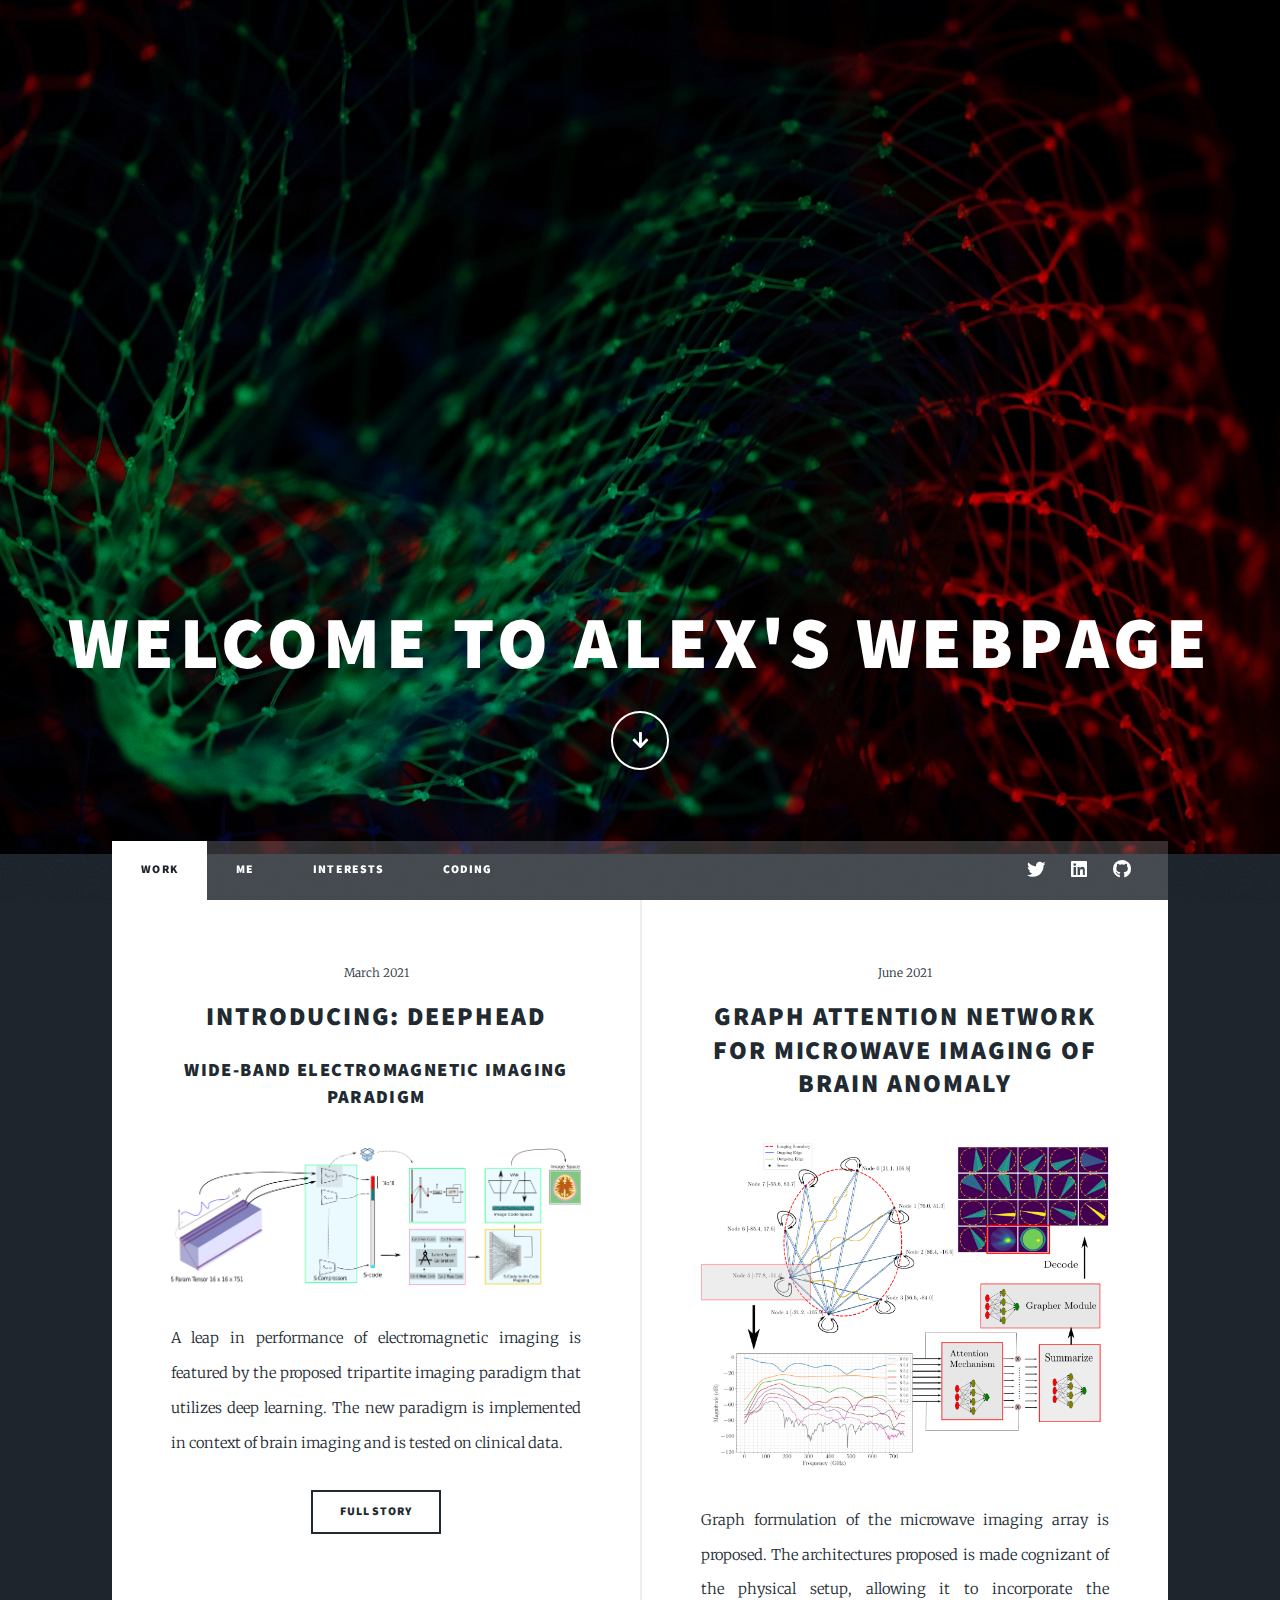
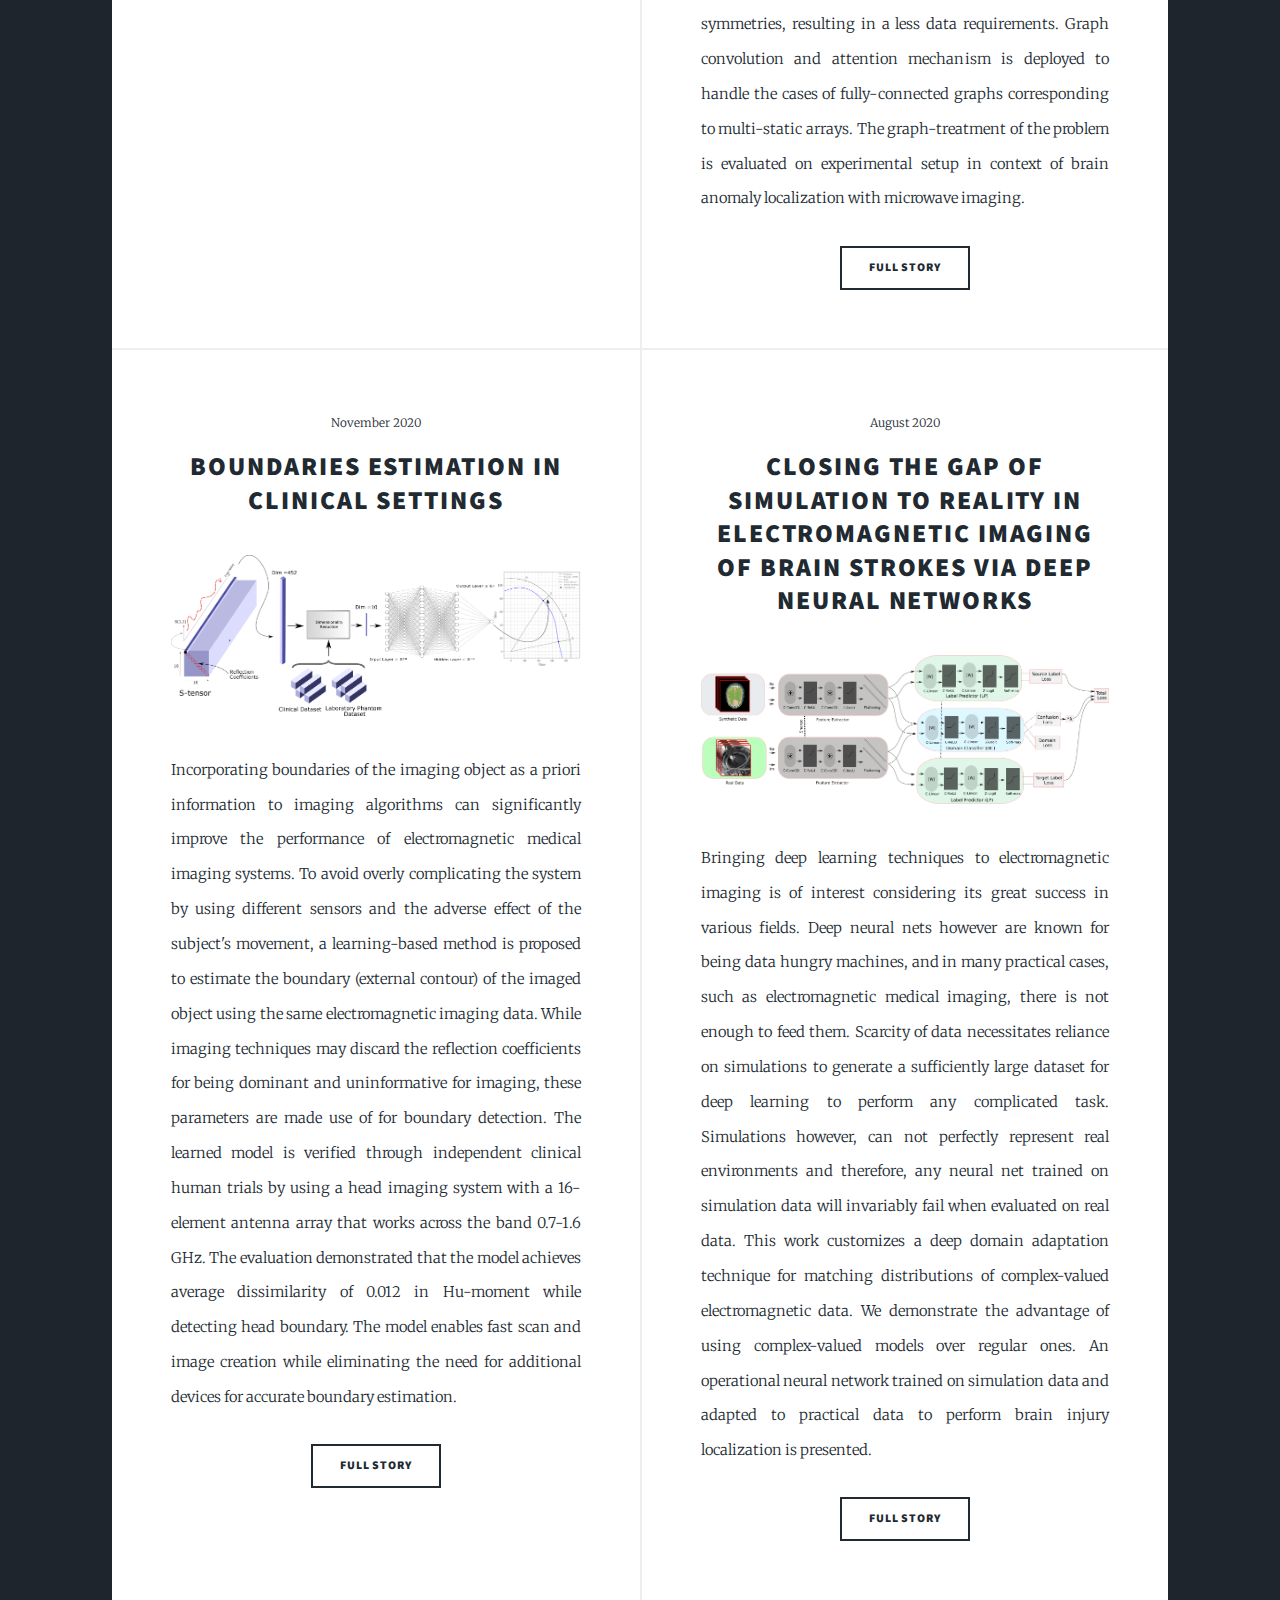
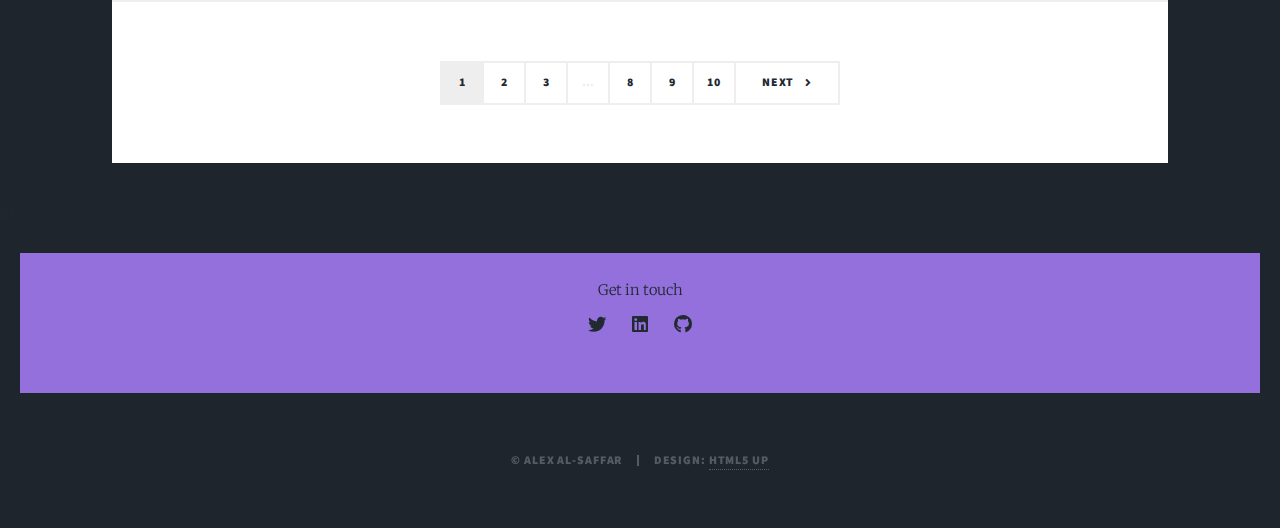
==== index.html @ acc0bcb3 "first commit" ====
<!DOCTYPE HTML>
<!--
	Massively by HTML5 UP
	html5up.net | @ajlkn
	Free for personal and commercial use under the CCA 3.0 license (html5up.net/license)
-->
<html>
	<head>
		<title>Alex's Webpage</title>
		<meta charset="utf-8" />
		<meta name="viewport" content="width=device-width, initial-scale=1, user-scalable=no" />
		<link rel="stylesheet" href="assets/css/main.css" />
		<noscript><link rel="stylesheet" href="assets/css/noscript.css" /></noscript>
	</head>
	<body class="is-preload">

		<!-- Wrapper -->
			<div id="wrapper" class="fade-in">

				<!-- Intro -->
					<div id="intro">
						<h1>Welcome to Alex's Webpage</h1>

<!--						<p>A free, fully responsive HTML5 + CSS3 site template designed by <a href="https://twitter.com/ajlkn">@ajlkn</a> for <a href="https://html5up.net">HTML5 UP</a><br />-->
<!--						and released for free under the <a href="https://html5up.net/license">Creative Commons license</a>.</p>-->
						<ul class="actions">
							<li><a href="#header" class="button icon solid solo fa-arrow-down scrolly">Continue</a></li>
						</ul>
					</div>

				<!-- Header -->
<!--					<header id="header">-->
<!--						<a href="index.html" class="logo">Massively</a>-->
<!--					</header>-->

				<!-- Nav -->
					<nav id="nav">
						<ul class="links">
							<li class="active"><a href="index.html">Work</a></li>
							<li><a href="elements.html">Me</a></li>
							<li><a href="elements.html">Interests</a></li>
							<li><a href="elements.html">Coding</a></li>
						</ul>

						<ul class="icons">
							<li><a href="https://twitter.com/availableuserid" class="icon brands fa-twitter"><span class="label">Twitter</span></a></li>
<!--							<li><a href="https://www.facebook.com/availableuserid" class="icon brands fa-facebook-f"><span class="label">Facebook</span></a></li>-->
<!--							<li><a href="#" class="icon brands fa-instagram"><span class="label">Instagram</span></a></li>-->
							<li><a href="https://linkedin.com/in/availableuserid" class="icon brands fa-linkedin"><span class="label">Instagram</span></a></li>
							<li><a href="https://github.com/thisismygitrepo" class="icon brands fa-github"><span class="label">GitHub</span></a></li>
						</ul>
					</nav>

				<!-- Main -->
					<div id="main">

						<!-- Featured Post -->
<!--							<article class="post featured">-->
<!--								<header class="major">-->
<!--&lt;!&ndash;									<span class="date">April 25, 2017</span>&ndash;&gt;-->
<!--									<h2><a href="#">And this is a<br />-->
<!--									massive headline</a></h2>-->
<!--									<p>Aenean ornare velit lacus varius enim ullamcorper proin aliquam<br />-->
<!--									facilisis ante sed etiam magna interdum congue. Lorem ipsum dolor<br />-->
<!--									amet nullam sed etiam veroeros.</p>-->
<!--								</header>-->
<!--								<a href="#" class="image main"><img src="images/bg.jpg.jpg" alt="" /></a>-->
<!--								<ul class="actions special">-->
<!--									<li><a href="#" class="button large">Full Story</a></li>-->
<!--								</ul>-->
<!--							</article>-->

						<!-- Posts -->

							<section class="posts">

<!--DeepHead-->
								<article>
									<header>
										<span class="date">March 2021</span>
										<h2><a href="#">Introducing: DeepHead</a></h2>
										<h3>Wide-band electromagnetic Imaging Paradigm</h3>
									</header>

									<a href="#" class="image fit"><img src="images/deephead/deephead_details.png" alt="" /></a>
									<p> A leap in performance of electromagnetic imaging is featured by the proposed tripartite imaging
										paradigm that utilizes deep learning. The new paradigm is implemented in context of brain imaging and
										is tested on clinical data.
									</p>
									<ul class="actions special">
										<li><a href="#" class="button">Full Story</a></li>
									</ul>
								</article>


<!--								GNN-->
								<article>
									<header>
										<span class="date">June 2021</span>
										<h2><a href="#">Graph Attention Network For Microwave Imaging of Brain Anomaly
										</a></h2>
									</header>
									<a href="#" class="image fit"><img src="images/gnn/graph_abstract.png" alt="" /></a>
									<p>Graph formulation of the microwave imaging array is proposed.
										The architectures proposed is made cognizant of the physical setup,
										allowing it to incorporate the symmetries, resulting in a less data requirements.
										Graph convolution and attention mechanism is deployed to handle the cases of fully-connected graphs corresponding to multi-static arrays. The graph-treatment of the problem is evaluated on experimental setup in context of brain anomaly localization with microwave imaging.
									</p>
									<ul class="actions special">
										<li><a href="#" class="button">Full Story</a></li>
									</ul>
								</article>

<!--								Boudnary-->
								<article>
									<header>
										<span class="date">November 2020</span>
										<h2><a href="#">Boundaries Estimation in Clinical Settings</a></h2>
									</header>
									<a href="#" class="image fit"><img src="images/boundaries/block_diagram.png" alt="" /></a>
									<p>Incorporating boundaries of the imaging object as a priori information to imaging algorithms can significantly
										improve the performance of electromagnetic medical imaging systems. To avoid overly complicating the system
										by using different sensors and the adverse effect of the subject's movement, a learning-based method is proposed
										to estimate the boundary (external contour) of the imaged object using the same electromagnetic imaging data.
										While imaging techniques may discard the reflection coefficients for being dominant and uninformative for imaging,
										these parameters are made use of for boundary detection.
										The learned model is verified through independent clinical human trials by using a head imaging system
										with a 16-element antenna array that works across the band 0.7-1.6 GHz.
										The evaluation demonstrated that the model achieves average dissimilarity of 0.012
										in Hu-moment while detecting head boundary. The model enables fast scan and image
										creation while eliminating the need for additional devices for accurate boundary estimation.
									</p>
									<ul class="actions special">
										<li><a href="#" class="button">Full Story</a></li>
									</ul>
								</article>

<!--								Adverserial Training-->
								<article>

									<header>
										<span class="date">August 2020</span>
										<h2><a href="#">Closing the Gap of Simulation to Reality in Electromagnetic
											Imaging of Brain Strokes via Deep Neural Networks</a></h2>
									</header>

									<a href="#" class="image fit"><img src="images/sdr/CDAN.png" alt="" /></a>
									<p>Bringing deep learning techniques to electromagnetic imaging is of interest considering its great
										success in various fields. Deep neural nets however are known for being data hungry machines,
										and in many practical cases, such as electromagnetic medical imaging, there is not enough to feed them.
										Scarcity of data necessitates reliance on simulations to generate a sufficiently large dataset for
										deep learning to perform any complicated task. Simulations however, can not perfectly represent real
										environments and therefore, any neural net trained on simulation data will invariably fail when evaluated on real data.
										This work customizes a deep domain adaptation technique for matching distributions of complex-valued electromagnetic data.
										We demonstrate the advantage of using complex-valued models over regular ones.
										An operational neural network trained on simulation data and adapted to practical data to perform brain injury
										localization is presented.</p>
									<ul class="actions special">
										<li><a href="#" class="button">Full Story</a></li>
									</ul>
								</article>

								</section>

						<!-- Footer -->
							<footer>
								<div class="pagination">
									<!--<a href="#" class="previous">Prev</a>-->
									<a href="#" class="page active">1</a>
									<a href="#" class="page">2</a>
									<a href="#" class="page">3</a>
									<span class="extra">&hellip;</span>
									<a href="#" class="page">8</a>
									<a href="#" class="page">9</a>
									<a href="#" class="page">10</a>
									<a href="#" class="next">Next</a>
								</div>
							</footer>

					</div>

				<!-- Footer -->
				<br>

				<\<br>
				<footer class="wrapper style1 align-center">
					<div class="inner" style="background-color: mediumpurple; margin: 20px; padding: 20px;
					size: 10px">
						Get in touch
						<ul class="icons">
							<li><a href="https://twitter.com/availableuserid" class="icon brands fa-twitter"><span class="label">Twitter</span></a></li>
							<!--							<li><a href="https://www.facebook.com/availableuserid" class="icon brands fa-facebook-f"><span class="label">Facebook</span></a></li>-->
							<!--							<li><a href="#" class="icon brands fa-instagram"><span class="label">Instagram</span></a></li>-->
							<li><a href="https://linkedin.com/in/availableuserid" class="icon brands fa-linkedin"><span class="label">Instagram</span></a></li>
							<li><a href="https://github.com/thisismygitrepo" class="icon brands fa-github"><span class="label">GitHub</span></a></li>
						</ul>
<!--						<ul id="copyright"><li>&copy; Alex Al-Saffar</li><li>Design: <a href="https://html5up.net">HTML5 UP</a></li></ul>-->
					</div>
				</footer>


				<!-- Copyright -->
					<div id="copyright">
						<ul><li>&copy; Alex Al-Saffar</li><li>Design: <a href="https://html5up.net">HTML5 UP</a></li></ul>
					</div>

			</div>

		<!-- Scripts -->
			<script src="assets/js/jquery.min.js"></script>
			<script src="assets/js/jquery.scrollex.min.js"></script>
			<script src="assets/js/jquery.scrolly.min.js"></script>
			<script src="assets/js/browser.min.js"></script>
			<script src="assets/js/breakpoints.min.js"></script>
			<script src="assets/js/util.js"></script>
			<script src="assets/js/main.js"></script>

	</body>
</html>
---- assets/css/main.css ----
@import url(fontawesome-all.min.css);
@import url("https://fonts.googleapis.com/css?family=Merriweather:300,700,300italic,700italic|Source+Sans+Pro:900");

/*
	Massively by HTML5 UP
	html5up.net | @ajlkn
	Free for personal and commercial use under the CCA 3.0 license (html5up.net/license)
*/

html, body, div, span, applet, object,
iframe, h1, h2, h3, h4, h5, h6, p, blockquote,
pre, a, abbr, acronym, address, big, cite,
code, del, dfn, em, img, ins, kbd, q, s, samp,
small, strike, strong, sub, sup, tt, var, b,
u, i, center, dl, dt, dd, ol, ul, li, fieldset,
form, label, legend, table, caption, tbody,
tfoot, thead, tr, th, td, article, aside,
canvas, details, embed, figure, figcaption,
footer, header, hgroup, menu, nav, output, ruby,
section, summary, time, mark, audio, video {
	margin: 0;
	padding: 0;
	border: 0;
	font-size: 100%;
	font: inherit;
	vertical-align: baseline;}

article, aside, details, figcaption, figure,
footer, header, hgroup, menu, nav, section {
	display: block;}

body {
	line-height: 1;
}

ol, ul {
	list-style: none;
}

blockquote, q {
	quotes: none;
}

	blockquote:before, blockquote:after, q:before, q:after {
		content: '';
		content: none;
	}

table {
	border-collapse: collapse;
	border-spacing: 0;
}

body {
	-webkit-text-size-adjust: none;
}

mark {
	background-color: transparent;
	color: inherit;
}

input::-moz-focus-inner {
	border: 0;
	padding: 0;
}

input, select, textarea {
	-moz-appearance: none;
	-webkit-appearance: none;
	-ms-appearance: none;
	appearance: none;
}

/* Basic */

	@-ms-viewport {
		width: device-width;
	}

	body {
		-ms-overflow-style: scrollbar;
	}

	@media screen and (max-width: 480px) {

		html, body {
			min-width: 320px;
		}

	}

	html {
		box-sizing: border-box;
	}

	*, *:before, *:after {
		box-sizing: inherit;
	}

	body {
		background-color: #1e252d;
	}

		body.is-preload *, body.is-preload *:before, body.is-preload *:after {
			-moz-animation: none !important;
			-webkit-animation: none !important;
			-ms-animation: none !important;
			animation: none !important;
			-moz-transition: none !important;
			-webkit-transition: none !important;
			-ms-transition: none !important;
			transition: none !important;
		}

/* Type */

	html {
		font-size: 16pt;
	}

		@media screen and (max-width: 1680px) {

			html {
				font-size: 12pt;
			}

		}

		@media screen and (max-width: 1280px) {

			html {
				font-size: 11pt;
			}

		}

		@media screen and (max-width: 360px) {

			html {
				font-size: 10pt;
			}

		}

	body {
		color: #212931;
	}

	body, input, select, textarea {
		font-family: "Merriweather", Georgia, serif;
		font-weight: 300;
		font-size: 1rem;
		line-height: 2.375;
	}

	a {
		-moz-transition: color 0.2s ease-in-out, background-color 0.2s ease-in-out, border-color 0.2s ease-in-out, box-shadow 0.2s ease-in-out;
		-webkit-transition: color 0.2s ease-in-out, background-color 0.2s ease-in-out, border-color 0.2s ease-in-out, box-shadow 0.2s ease-in-out;
		-ms-transition: color 0.2s ease-in-out, background-color 0.2s ease-in-out, border-color 0.2s ease-in-out, box-shadow 0.2s ease-in-out;
		transition: color 0.2s ease-in-out, background-color 0.2s ease-in-out, border-color 0.2s ease-in-out, box-shadow 0.2s ease-in-out;
		border-bottom: dotted 1px;
		text-decoration: none;
	}

		a:hover {
			border-bottom-color: transparent;
		}

	strong, b {
		font-weight: 600;
	}

	em, i {
		font-style: italic;
	}

	p {
		text-align: justify;
		margin: 0 0 2rem 0;
	}

	h1, h2, h3, h4, h5, h6 {
		font-family: "Source Sans Pro", Helvetica, sans-serif;
		font-weight: 900;
		line-height: 1.5;
		letter-spacing: 0.075em;
		text-transform: uppercase;
		margin: 0 0 1rem 0;
	}

		h1 a, h2 a, h3 a, h4 a, h5 a, h6 a {
			border-bottom: 0;
			color: inherit;
			text-decoration: none;
		}

	h1 {
		font-size: 4rem;
		line-height: 1.1;
		margin: 0 0 2rem 0;
	}

	h2 {
		font-size: 1.75rem;
		line-height: 1.3;
		margin: 0 0 1.5rem 0;
	}

	h3 {
		font-size: 1.25rem;
		margin: 0 0 1.5rem 0;
	}

	h4 {
		font-size: 1rem;
	}

	h5 {
		font-size: 0.9rem;
	}

	h6 {
		font-size: 0.8rem;
	}

	sub {
		font-size: 0.8rem;
		position: relative;
		top: 0.5rem;
	}

	sup {
		font-size: 0.8rem;
		position: relative;
		top: -0.5rem;
	}

	blockquote {
		border-left: solid 4px;
		font-style: italic;
		margin: 0 0 2rem 0;
		padding: 0.5rem 0 0.5rem 2rem;
	}

	code {
		border: solid 2px;
		font-family: "Courier New", monospace;
		font-size: 0.9rem;
		margin: 0 0.25rem;
		padding: 0.25rem 0.65rem;
	}

	pre {
		-webkit-overflow-scrolling: touch;
		font-family: "Courier New", monospace;
		font-size: 0.9rem;
		margin: 0 0 2rem 0;
	}

		pre code {
			display: block;
			line-height: 1.75;
			padding: 1rem 1.5rem;
			overflow-x: auto;
		}

	hr {
		border: 0;
		border-bottom: solid 2px;
		margin: 3rem 0;
	}

		hr.major {
			margin: 5rem 0;
		}

	.align-left {
		text-align: left;
	}

	.align-center {
		text-align: center;
	}

	.align-right {
		text-align: right;
	}

	input, select, textarea {
		color: #212931;
	}

	a {
		color: #212931;
		border-bottom-color: rgba(33, 41, 49, 0.5);
	}

		a:hover {
			border-bottom-color: transparent;
			color: #18bfef !important;
		}

	strong, b {
		color: #212931;
	}

	h1, h2, h3, h4, h5, h6 {
		color: #212931;
	}

	blockquote {
		border-left-color: #eeeeee;
	}

	code {
		background: rgba(220, 220, 220, 0.25);
		border-color: #eeeeee;
	}

	hr {
		border-bottom-color: #eeeeee;
	}

/* Row */

	.row {
		display: flex;
		flex-wrap: wrap;
		box-sizing: border-box;
		align-items: stretch;
	}

		.row > * {
			box-sizing: border-box;
		}

		.row.gtr-uniform > * > :last-child {
			margin-bottom: 0;
		}

		.row.aln-left {
			justify-content: flex-start;
		}

		.row.aln-center {
			justify-content: center;
		}

		.row.aln-right {
			justify-content: flex-end;
		}

		.row.aln-top {
			align-items: flex-start;
		}

		.row.aln-middle {
			align-items: center;
		}

		.row.aln-bottom {
			align-items: flex-end;
		}

		.row > .imp {
			order: -1;
		}

		.row > .col-1 {
			width: 8.33333%;
		}

		.row > .off-1 {
			margin-left: 8.33333%;
		}

		.row > .col-2 {
			width: 16.66667%;
		}

		.row > .off-2 {
			margin-left: 16.66667%;
		}

		.row > .col-3 {
			width: 25%;
		}

		.row > .off-3 {
			margin-left: 25%;
		}

		.row > .col-4 {
			width: 33.33333%;
		}

		.row > .off-4 {
			margin-left: 33.33333%;
		}

		.row > .col-5 {
			width: 41.66667%;
		}

		.row > .off-5 {
			margin-left: 41.66667%;
		}

		.row > .col-6 {
			width: 50%;
		}

		.row > .off-6 {
			margin-left: 50%;
		}

		.row > .col-7 {
			width: 58.33333%;
		}

		.row > .off-7 {
			margin-left: 58.33333%;
		}

		.row > .col-8 {
			width: 66.66667%;
		}

		.row > .off-8 {
			margin-left: 66.66667%;
		}

		.row > .col-9 {
			width: 75%;
		}

		.row > .off-9 {
			margin-left: 75%;
		}

		.row > .col-10 {
			width: 83.33333%;
		}

		.row > .off-10 {
			margin-left: 83.33333%;
		}

		.row > .col-11 {
			width: 91.66667%;
		}

		.row > .off-11 {
			margin-left: 91.66667%;
		}

		.row > .col-12 {
			width: 100%;
		}

		.row > .off-12 {
			margin-left: 100%;
		}

		.row.gtr-0 {
			margin-top: 0;
			margin-left: 0rem;
		}

			.row.gtr-0 > * {
				padding: 0 0 0 0rem;
			}

			.row.gtr-0.gtr-uniform {
				margin-top: 0rem;
			}

				.row.gtr-0.gtr-uniform > * {
					padding-top: 0rem;
				}

		.row.gtr-25 {
			margin-top: 0;
			margin-left: -0.375rem;
		}

			.row.gtr-25 > * {
				padding: 0 0 0 0.375rem;
			}

			.row.gtr-25.gtr-uniform {
				margin-top: -0.375rem;
			}

				.row.gtr-25.gtr-uniform > * {
					padding-top: 0.375rem;
				}

		.row.gtr-50 {
			margin-top: 0;
			margin-left: -0.75rem;
		}

			.row.gtr-50 > * {
				padding: 0 0 0 0.75rem;
			}

			.row.gtr-50.gtr-uniform {
				margin-top: -0.75rem;
			}

				.row.gtr-50.gtr-uniform > * {
					padding-top: 0.75rem;
				}

		.row {
			margin-top: 0;
			margin-left: -1.5rem;
		}

			.row > * {
				padding: 0 0 0 1.5rem;
			}

			.row.gtr-uniform {
				margin-top: -1.5rem;
			}

				.row.gtr-uniform > * {
					padding-top: 1.5rem;
				}

		.row.gtr-150 {
			margin-top: 0;
			margin-left: -2.25rem;
		}

			.row.gtr-150 > * {
				padding: 0 0 0 2.25rem;
			}

			.row.gtr-150.gtr-uniform {
				margin-top: -2.25rem;
			}

				.row.gtr-150.gtr-uniform > * {
					padding-top: 2.25rem;
				}

		.row.gtr-200 {
			margin-top: 0;
			margin-left: -3rem;
		}

			.row.gtr-200 > * {
				padding: 0 0 0 3rem;
			}

			.row.gtr-200.gtr-uniform {
				margin-top: -3rem;
			}

				.row.gtr-200.gtr-uniform > * {
					padding-top: 3rem;
				}

		@media screen and (max-width: 1680px) {

			.row {
				display: flex;
				flex-wrap: wrap;
				box-sizing: border-box;
				align-items: stretch;
			}

				.row > * {
					box-sizing: border-box;
				}

				.row.gtr-uniform > * > :last-child {
					margin-bottom: 0;
				}

				.row.aln-left {
					justify-content: flex-start;
				}

				.row.aln-center {
					justify-content: center;
				}

				.row.aln-right {
					justify-content: flex-end;
				}

				.row.aln-top {
					align-items: flex-start;
				}

				.row.aln-middle {
					align-items: center;
				}

				.row.aln-bottom {
					align-items: flex-end;
				}

				.row > .imp-xlarge {
					order: -1;
				}

				.row > .col-1-xlarge {
					width: 8.33333%;
				}

				.row > .off-1-xlarge {
					margin-left: 8.33333%;
				}

				.row > .col-2-xlarge {
					width: 16.66667%;
				}

				.row > .off-2-xlarge {
					margin-left: 16.66667%;
				}

				.row > .col-3-xlarge {
					width: 25%;
				}

				.row > .off-3-xlarge {
					margin-left: 25%;
				}

				.row > .col-4-xlarge {
					width: 33.33333%;
				}

				.row > .off-4-xlarge {
					margin-left: 33.33333%;
				}

				.row > .col-5-xlarge {
					width: 41.66667%;
				}

				.row > .off-5-xlarge {
					margin-left: 41.66667%;
				}

				.row > .col-6-xlarge {
					width: 50%;
				}

				.row > .off-6-xlarge {
					margin-left: 50%;
				}

				.row > .col-7-xlarge {
					width: 58.33333%;
				}

				.row > .off-7-xlarge {
					margin-left: 58.33333%;
				}

				.row > .col-8-xlarge {
					width: 66.66667%;
				}

				.row > .off-8-xlarge {
					margin-left: 66.66667%;
				}

				.row > .col-9-xlarge {
					width: 75%;
				}

				.row > .off-9-xlarge {
					margin-left: 75%;
				}

				.row > .col-10-xlarge {
					width: 83.33333%;
				}

				.row > .off-10-xlarge {
					margin-left: 83.33333%;
				}

				.row > .col-11-xlarge {
					width: 91.66667%;
				}

				.row > .off-11-xlarge {
					margin-left: 91.66667%;
				}

				.row > .col-12-xlarge {
					width: 100%;
				}

				.row > .off-12-xlarge {
					margin-left: 100%;
				}

				.row.gtr-0 {
					margin-top: 0;
					margin-left: 0rem;
				}

					.row.gtr-0 > * {
						padding: 0 0 0 0rem;
					}

					.row.gtr-0.gtr-uniform {
						margin-top: 0rem;
					}

						.row.gtr-0.gtr-uniform > * {
							padding-top: 0rem;
						}

				.row.gtr-25 {
					margin-top: 0;
					margin-left: -0.375rem;
				}

					.row.gtr-25 > * {
						padding: 0 0 0 0.375rem;
					}

					.row.gtr-25.gtr-uniform {
						margin-top: -0.375rem;
					}

						.row.gtr-25.gtr-uniform > * {
							padding-top: 0.375rem;
						}

				.row.gtr-50 {
					margin-top: 0;
					margin-left: -0.75rem;
				}

					.row.gtr-50 > * {
						padding: 0 0 0 0.75rem;
					}

					.row.gtr-50.gtr-uniform {
						margin-top: -0.75rem;
					}

						.row.gtr-50.gtr-uniform > * {
							padding-top: 0.75rem;
						}

				.row {
					margin-top: 0;
					margin-left: -1.5rem;
				}

					.row > * {
						padding: 0 0 0 1.5rem;
					}

					.row.gtr-uniform {
						margin-top: -1.5rem;
					}

						.row.gtr-uniform > * {
							padding-top: 1.5rem;
						}

				.row.gtr-150 {
					margin-top: 0;
					margin-left: -2.25rem;
				}

					.row.gtr-150 > * {
						padding: 0 0 0 2.25rem;
					}

					.row.gtr-150.gtr-uniform {
						margin-top: -2.25rem;
					}

						.row.gtr-150.gtr-uniform > * {
							padding-top: 2.25rem;
						}

				.row.gtr-200 {
					margin-top: 0;
					margin-left: -3rem;
				}

					.row.gtr-200 > * {
						padding: 0 0 0 3rem;
					}

					.row.gtr-200.gtr-uniform {
						margin-top: -3rem;
					}

						.row.gtr-200.gtr-uniform > * {
							padding-top: 3rem;
						}

		}

		@media screen and (max-width: 1280px) {

			.row {
				display: flex;
				flex-wrap: wrap;
				box-sizing: border-box;
				align-items: stretch;
			}

				.row > * {
					box-sizing: border-box;
				}

				.row.gtr-uniform > * > :last-child {
					margin-bottom: 0;
				}

				.row.aln-left {
					justify-content: flex-start;
				}

				.row.aln-center {
					justify-content: center;
				}

				.row.aln-right {
					justify-content: flex-end;
				}

				.row.aln-top {
					align-items: flex-start;
				}

				.row.aln-middle {
					align-items: center;
				}

				.row.aln-bottom {
					align-items: flex-end;
				}

				.row > .imp-large {
					order: -1;
				}

				.row > .col-1-large {
					width: 8.33333%;
				}

				.row > .off-1-large {
					margin-left: 8.33333%;
				}

				.row > .col-2-large {
					width: 16.66667%;
				}

				.row > .off-2-large {
					margin-left: 16.66667%;
				}

				.row > .col-3-large {
					width: 25%;
				}

				.row > .off-3-large {
					margin-left: 25%;
				}

				.row > .col-4-large {
					width: 33.33333%;
				}

				.row > .off-4-large {
					margin-left: 33.33333%;
				}

				.row > .col-5-large {
					width: 41.66667%;
				}

				.row > .off-5-large {
					margin-left: 41.66667%;
				}

				.row > .col-6-large {
					width: 50%;
				}

				.row > .off-6-large {
					margin-left: 50%;
				}

				.row > .col-7-large {
					width: 58.33333%;
				}

				.row > .off-7-large {
					margin-left: 58.33333%;
				}

				.row > .col-8-large {
					width: 66.66667%;
				}

				.row > .off-8-large {
					margin-left: 66.66667%;
				}

				.row > .col-9-large {
					width: 75%;
				}

				.row > .off-9-large {
					margin-left: 75%;
				}

				.row > .col-10-large {
					width: 83.33333%;
				}

				.row > .off-10-large {
					margin-left: 83.33333%;
				}

				.row > .col-11-large {
					width: 91.66667%;
				}

				.row > .off-11-large {
					margin-left: 91.66667%;
				}

				.row > .col-12-large {
					width: 100%;
				}

				.row > .off-12-large {
					margin-left: 100%;
				}

				.row.gtr-0 {
					margin-top: 0;
					margin-left: 0rem;
				}

					.row.gtr-0 > * {
						padding: 0 0 0 0rem;
					}

					.row.gtr-0.gtr-uniform {
						margin-top: 0rem;
					}

						.row.gtr-0.gtr-uniform > * {
							padding-top: 0rem;
						}

				.row.gtr-25 {
					margin-top: 0;
					margin-left: -0.375rem;
				}

					.row.gtr-25 > * {
						padding: 0 0 0 0.375rem;
					}

					.row.gtr-25.gtr-uniform {
						margin-top: -0.375rem;
					}

						.row.gtr-25.gtr-uniform > * {
							padding-top: 0.375rem;
						}

				.row.gtr-50 {
					margin-top: 0;
					margin-left: -0.75rem;
				}

					.row.gtr-50 > * {
						padding: 0 0 0 0.75rem;
					}

					.row.gtr-50.gtr-uniform {
						margin-top: -0.75rem;
					}

						.row.gtr-50.gtr-uniform > * {
							padding-top: 0.75rem;
						}

				.row {
					margin-top: 0;
					margin-left: -1.5rem;
				}

					.row > * {
						padding: 0 0 0 1.5rem;
					}

					.row.gtr-uniform {
						margin-top: -1.5rem;
					}

						.row.gtr-uniform > * {
							padding-top: 1.5rem;
						}

				.row.gtr-150 {
					margin-top: 0;
					margin-left: -2.25rem;
				}

					.row.gtr-150 > * {
						padding: 0 0 0 2.25rem;
					}

					.row.gtr-150.gtr-uniform {
						margin-top: -2.25rem;
					}

						.row.gtr-150.gtr-uniform > * {
							padding-top: 2.25rem;
						}

				.row.gtr-200 {
					margin-top: 0;
					margin-left: -3rem;
				}

					.row.gtr-200 > * {
						padding: 0 0 0 3rem;
					}

					.row.gtr-200.gtr-uniform {
						margin-top: -3rem;
					}

						.row.gtr-200.gtr-uniform > * {
							padding-top: 3rem;
						}

		}

		@media screen and (max-width: 980px) {

			.row {
				display: flex;
				flex-wrap: wrap;
				box-sizing: border-box;
				align-items: stretch;
			}

				.row > * {
					box-sizing: border-box;
				}

				.row.gtr-uniform > * > :last-child {
					margin-bottom: 0;
				}

				.row.aln-left {
					justify-content: flex-start;
				}

				.row.aln-center {
					justify-content: center;
				}

				.row.aln-right {
					justify-content: flex-end;
				}

				.row.aln-top {
					align-items: flex-start;
				}

				.row.aln-middle {
					align-items: center;
				}

				.row.aln-bottom {
					align-items: flex-end;
				}

				.row > .imp-medium {
					order: -1;
				}

				.row > .col-1-medium {
					width: 8.33333%;
				}

				.row > .off-1-medium {
					margin-left: 8.33333%;
				}

				.row > .col-2-medium {
					width: 16.66667%;
				}

				.row > .off-2-medium {
					margin-left: 16.66667%;
				}

				.row > .col-3-medium {
					width: 25%;
				}

				.row > .off-3-medium {
					margin-left: 25%;
				}

				.row > .col-4-medium {
					width: 33.33333%;
				}

				.row > .off-4-medium {
					margin-left: 33.33333%;
				}

				.row > .col-5-medium {
					width: 41.66667%;
				}

				.row > .off-5-medium {
					margin-left: 41.66667%;
				}

				.row > .col-6-medium {
					width: 50%;
				}

				.row > .off-6-medium {
					margin-left: 50%;
				}

				.row > .col-7-medium {
					width: 58.33333%;
				}

				.row > .off-7-medium {
					margin-left: 58.33333%;
				}

				.row > .col-8-medium {
					width: 66.66667%;
				}

				.row > .off-8-medium {
					margin-left: 66.66667%;
				}

				.row > .col-9-medium {
					width: 75%;
				}

				.row > .off-9-medium {
					margin-left: 75%;
				}

				.row > .col-10-medium {
					width: 83.33333%;
				}

				.row > .off-10-medium {
					margin-left: 83.33333%;
				}

				.row > .col-11-medium {
					width: 91.66667%;
				}

				.row > .off-11-medium {
					margin-left: 91.66667%;
				}

				.row > .col-12-medium {
					width: 100%;
				}

				.row > .off-12-medium {
					margin-left: 100%;
				}

				.row.gtr-0 {
					margin-top: 0;
					margin-left: 0rem;
				}

					.row.gtr-0 > * {
						padding: 0 0 0 0rem;
					}

					.row.gtr-0.gtr-uniform {
						margin-top: 0rem;
					}

						.row.gtr-0.gtr-uniform > * {
							padding-top: 0rem;
						}

				.row.gtr-25 {
					margin-top: 0;
					margin-left: -0.375rem;
				}

					.row.gtr-25 > * {
						padding: 0 0 0 0.375rem;
					}

					.row.gtr-25.gtr-uniform {
						margin-top: -0.375rem;
					}

						.row.gtr-25.gtr-uniform > * {
							padding-top: 0.375rem;
						}

				.row.gtr-50 {
					margin-top: 0;
					margin-left: -0.75rem;
				}

					.row.gtr-50 > * {
						padding: 0 0 0 0.75rem;
					}

					.row.gtr-50.gtr-uniform {
						margin-top: -0.75rem;
					}

						.row.gtr-50.gtr-uniform > * {
							padding-top: 0.75rem;
						}

				.row {
					margin-top: 0;
					margin-left: -1.5rem;
				}

					.row > * {
						padding: 0 0 0 1.5rem;
					}

					.row.gtr-uniform {
						margin-top: -1.5rem;
					}

						.row.gtr-uniform > * {
							padding-top: 1.5rem;
						}

				.row.gtr-150 {
					margin-top: 0;
					margin-left: -2.25rem;
				}

					.row.gtr-150 > * {
						padding: 0 0 0 2.25rem;
					}

					.row.gtr-150.gtr-uniform {
						margin-top: -2.25rem;
					}

						.row.gtr-150.gtr-uniform > * {
							padding-top: 2.25rem;
						}

				.row.gtr-200 {
					margin-top: 0;
					margin-left: -3rem;
				}

					.row.gtr-200 > * {
						padding: 0 0 0 3rem;
					}

					.row.gtr-200.gtr-uniform {
						margin-top: -3rem;
					}

						.row.gtr-200.gtr-uniform > * {
							padding-top: 3rem;
						}

		}

		@media screen and (max-width: 736px) {

			.row {
				display: flex;
				flex-wrap: wrap;
				box-sizing: border-box;
				align-items: stretch;
			}

				.row > * {
					box-sizing: border-box;
				}

				.row.gtr-uniform > * > :last-child {
					margin-bottom: 0;
				}

				.row.aln-left {
					justify-content: flex-start;
				}

				.row.aln-center {
					justify-content: center;
				}

				.row.aln-right {
					justify-content: flex-end;
				}

				.row.aln-top {
					align-items: flex-start;
				}

				.row.aln-middle {
					align-items: center;
				}

				.row.aln-bottom {
					align-items: flex-end;
				}

				.row > .imp-small {
					order: -1;
				}

				.row > .col-1-small {
					width: 8.33333%;
				}

				.row > .off-1-small {
					margin-left: 8.33333%;
				}

				.row > .col-2-small {
					width: 16.66667%;
				}

				.row > .off-2-small {
					margin-left: 16.66667%;
				}

				.row > .col-3-small {
					width: 25%;
				}

				.row > .off-3-small {
					margin-left: 25%;
				}

				.row > .col-4-small {
					width: 33.33333%;
				}

				.row > .off-4-small {
					margin-left: 33.33333%;
				}

				.row > .col-5-small {
					width: 41.66667%;
				}

				.row > .off-5-small {
					margin-left: 41.66667%;
				}

				.row > .col-6-small {
					width: 50%;
				}

				.row > .off-6-small {
					margin-left: 50%;
				}

				.row > .col-7-small {
					width: 58.33333%;
				}

				.row > .off-7-small {
					margin-left: 58.33333%;
				}

				.row > .col-8-small {
					width: 66.66667%;
				}

				.row > .off-8-small {
					margin-left: 66.66667%;
				}

				.row > .col-9-small {
					width: 75%;
				}

				.row > .off-9-small {
					margin-left: 75%;
				}

				.row > .col-10-small {
					width: 83.33333%;
				}

				.row > .off-10-small {
					margin-left: 83.33333%;
				}

				.row > .col-11-small {
					width: 91.66667%;
				}

				.row > .off-11-small {
					margin-left: 91.66667%;
				}

				.row > .col-12-small {
					width: 100%;
				}

				.row > .off-12-small {
					margin-left: 100%;
				}

				.row.gtr-0 {
					margin-top: 0;
					margin-left: 0rem;
				}

					.row.gtr-0 > * {
						padding: 0 0 0 0rem;
					}

					.row.gtr-0.gtr-uniform {
						margin-top: 0rem;
					}

						.row.gtr-0.gtr-uniform > * {
							padding-top: 0rem;
						}

				.row.gtr-25 {
					margin-top: 0;
					margin-left: -0.375rem;
				}

					.row.gtr-25 > * {
						padding: 0 0 0 0.375rem;
					}

					.row.gtr-25.gtr-uniform {
						margin-top: -0.375rem;
					}

						.row.gtr-25.gtr-uniform > * {
							padding-top: 0.375rem;
						}

				.row.gtr-50 {
					margin-top: 0;
					margin-left: -0.75rem;
				}

					.row.gtr-50 > * {
						padding: 0 0 0 0.75rem;
					}

					.row.gtr-50.gtr-uniform {
						margin-top: -0.75rem;
					}

						.row.gtr-50.gtr-uniform > * {
							padding-top: 0.75rem;
						}

				.row {
					margin-top: 0;
					margin-left: -1.5rem;
				}

					.row > * {
						padding: 0 0 0 1.5rem;
					}

					.row.gtr-uniform {
						margin-top: -1.5rem;
					}

						.row.gtr-uniform > * {
							padding-top: 1.5rem;
						}

				.row.gtr-150 {
					margin-top: 0;
					margin-left: -2.25rem;
				}

					.row.gtr-150 > * {
						padding: 0 0 0 2.25rem;
					}

					.row.gtr-150.gtr-uniform {
						margin-top: -2.25rem;
					}

						.row.gtr-150.gtr-uniform > * {
							padding-top: 2.25rem;
						}

				.row.gtr-200 {
					margin-top: 0;
					margin-left: -3rem;
				}

					.row.gtr-200 > * {
						padding: 0 0 0 3rem;
					}

					.row.gtr-200.gtr-uniform {
						margin-top: -3rem;
					}

						.row.gtr-200.gtr-uniform > * {
							padding-top: 3rem;
						}

		}

		@media screen and (max-width: 480px) {

			.row {
				display: flex;
				flex-wrap: wrap;
				box-sizing: border-box;
				align-items: stretch;
			}

				.row > * {
					box-sizing: border-box;
				}

				.row.gtr-uniform > * > :last-child {
					margin-bottom: 0;
				}

				.row.aln-left {
					justify-content: flex-start;
				}

				.row.aln-center {
					justify-content: center;
				}

				.row.aln-right {
					justify-content: flex-end;
				}

				.row.aln-top {
					align-items: flex-start;
				}

				.row.aln-middle {
					align-items: center;
				}

				.row.aln-bottom {
					align-items: flex-end;
				}

				.row > .imp-xsmall {
					order: -1;
				}

				.row > .col-1-xsmall {
					width: 8.33333%;
				}

				.row > .off-1-xsmall {
					margin-left: 8.33333%;
				}

				.row > .col-2-xsmall {
					width: 16.66667%;
				}

				.row > .off-2-xsmall {
					margin-left: 16.66667%;
				}

				.row > .col-3-xsmall {
					width: 25%;
				}

				.row > .off-3-xsmall {
					margin-left: 25%;
				}

				.row > .col-4-xsmall {
					width: 33.33333%;
				}

				.row > .off-4-xsmall {
					margin-left: 33.33333%;
				}

				.row > .col-5-xsmall {
					width: 41.66667%;
				}

				.row > .off-5-xsmall {
					margin-left: 41.66667%;
				}

				.row > .col-6-xsmall {
					width: 50%;
				}

				.row > .off-6-xsmall {
					margin-left: 50%;
				}

				.row > .col-7-xsmall {
					width: 58.33333%;
				}

				.row > .off-7-xsmall {
					margin-left: 58.33333%;
				}

				.row > .col-8-xsmall {
					width: 66.66667%;
				}

				.row > .off-8-xsmall {
					margin-left: 66.66667%;
				}

				.row > .col-9-xsmall {
					width: 75%;
				}

				.row > .off-9-xsmall {
					margin-left: 75%;
				}

				.row > .col-10-xsmall {
					width: 83.33333%;
				}

				.row > .off-10-xsmall {
					margin-left: 83.33333%;
				}

				.row > .col-11-xsmall {
					width: 91.66667%;
				}

				.row > .off-11-xsmall {
					margin-left: 91.66667%;
				}

				.row > .col-12-xsmall {
					width: 100%;
				}

				.row > .off-12-xsmall {
					margin-left: 100%;
				}

				.row.gtr-0 {
					margin-top: 0;
					margin-left: 0rem;
				}

					.row.gtr-0 > * {
						padding: 0 0 0 0rem;
					}

					.row.gtr-0.gtr-uniform {
						margin-top: 0rem;
					}

						.row.gtr-0.gtr-uniform > * {
							padding-top: 0rem;
						}

				.row.gtr-25 {
					margin-top: 0;
					margin-left: -0.375rem;
				}

					.row.gtr-25 > * {
						padding: 0 0 0 0.375rem;
					}

					.row.gtr-25.gtr-uniform {
						margin-top: -0.375rem;
					}

						.row.gtr-25.gtr-uniform > * {
							padding-top: 0.375rem;
						}

				.row.gtr-50 {
					margin-top: 0;
					margin-left: -0.75rem;
				}

					.row.gtr-50 > * {
						padding: 0 0 0 0.75rem;
					}

					.row.gtr-50.gtr-uniform {
						margin-top: -0.75rem;
					}

						.row.gtr-50.gtr-uniform > * {
							padding-top: 0.75rem;
						}

				.row {
					margin-top: 0;
					margin-left: -1.5rem;
				}

					.row > * {
						padding: 0 0 0 1.5rem;
					}

					.row.gtr-uniform {
						margin-top: -1.5rem;
					}

						.row.gtr-uniform > * {
							padding-top: 1.5rem;
						}

				.row.gtr-150 {
					margin-top: 0;
					margin-left: -2.25rem;
				}

					.row.gtr-150 > * {
						padding: 0 0 0 2.25rem;
					}

					.row.gtr-150.gtr-uniform {
						margin-top: -2.25rem;
					}

						.row.gtr-150.gtr-uniform > * {
							padding-top: 2.25rem;
						}

				.row.gtr-200 {
					margin-top: 0;
					margin-left: -3rem;
				}

					.row.gtr-200 > * {
						padding: 0 0 0 3rem;
					}

					.row.gtr-200.gtr-uniform {
						margin-top: -3rem;
					}

						.row.gtr-200.gtr-uniform > * {
							padding-top: 3rem;
						}

		}

		@media screen and (max-width: 360px) {

			.row {
				display: flex;
				flex-wrap: wrap;
				box-sizing: border-box;
				align-items: stretch;
			}

				.row > * {
					box-sizing: border-box;
				}

				.row.gtr-uniform > * > :last-child {
					margin-bottom: 0;
				}

				.row.aln-left {
					justify-content: flex-start;
				}

				.row.aln-center {
					justify-content: center;
				}

				.row.aln-right {
					justify-content: flex-end;
				}

				.row.aln-top {
					align-items: flex-start;
				}

				.row.aln-middle {
					align-items: center;
				}

				.row.aln-bottom {
					align-items: flex-end;
				}

				.row > .imp-xxsmall {
					order: -1;
				}

				.row > .col-1-xxsmall {
					width: 8.33333%;
				}

				.row > .off-1-xxsmall {
					margin-left: 8.33333%;
				}

				.row > .col-2-xxsmall {
					width: 16.66667%;
				}

				.row > .off-2-xxsmall {
					margin-left: 16.66667%;
				}

				.row > .col-3-xxsmall {
					width: 25%;
				}

				.row > .off-3-xxsmall {
					margin-left: 25%;
				}

				.row > .col-4-xxsmall {
					width: 33.33333%;
				}

				.row > .off-4-xxsmall {
					margin-left: 33.33333%;
				}

				.row > .col-5-xxsmall {
					width: 41.66667%;
				}

				.row > .off-5-xxsmall {
					margin-left: 41.66667%;
				}

				.row > .col-6-xxsmall {
					width: 50%;
				}

				.row > .off-6-xxsmall {
					margin-left: 50%;
				}

				.row > .col-7-xxsmall {
					width: 58.33333%;
				}

				.row > .off-7-xxsmall {
					margin-left: 58.33333%;
				}

				.row > .col-8-xxsmall {
					width: 66.66667%;
				}

				.row > .off-8-xxsmall {
					margin-left: 66.66667%;
				}

				.row > .col-9-xxsmall {
					width: 75%;
				}

				.row > .off-9-xxsmall {
					margin-left: 75%;
				}

				.row > .col-10-xxsmall {
					width: 83.33333%;
				}

				.row > .off-10-xxsmall {
					margin-left: 83.33333%;
				}

				.row > .col-11-xxsmall {
					width: 91.66667%;
				}

				.row > .off-11-xxsmall {
					margin-left: 91.66667%;
				}

				.row > .col-12-xxsmall {
					width: 100%;
				}

				.row > .off-12-xxsmall {
					margin-left: 100%;
				}

				.row.gtr-0 {
					margin-top: 0;
					margin-left: 0rem;
				}

					.row.gtr-0 > * {
						padding: 0 0 0 0rem;
					}

					.row.gtr-0.gtr-uniform {
						margin-top: 0rem;
					}

						.row.gtr-0.gtr-uniform > * {
							padding-top: 0rem;
						}

				.row.gtr-25 {
					margin-top: 0;
					margin-left: -0.375rem;
				}

					.row.gtr-25 > * {
						padding: 0 0 0 0.375rem;
					}

					.row.gtr-25.gtr-uniform {
						margin-top: -0.375rem;
					}

						.row.gtr-25.gtr-uniform > * {
							padding-top: 0.375rem;
						}

				.row.gtr-50 {
					margin-top: 0;
					margin-left: -0.75rem;
				}

					.row.gtr-50 > * {
						padding: 0 0 0 0.75rem;
					}

					.row.gtr-50.gtr-uniform {
						margin-top: -0.75rem;
					}

						.row.gtr-50.gtr-uniform > * {
							padding-top: 0.75rem;
						}

				.row {
					margin-top: 0;
					margin-left: -1.5rem;
				}

					.row > * {
						padding: 0 0 0 1.5rem;
					}

					.row.gtr-uniform {
						margin-top: -1.5rem;
					}

						.row.gtr-uniform > * {
							padding-top: 1.5rem;
						}

				.row.gtr-150 {
					margin-top: 0;
					margin-left: -2.25rem;
				}

					.row.gtr-150 > * {
						padding: 0 0 0 2.25rem;
					}

					.row.gtr-150.gtr-uniform {
						margin-top: -2.25rem;
					}

						.row.gtr-150.gtr-uniform > * {
							padding-top: 2.25rem;
						}

				.row.gtr-200 {
					margin-top: 0;
					margin-left: -3rem;
				}

					.row.gtr-200 > * {
						padding: 0 0 0 3rem;
					}

					.row.gtr-200.gtr-uniform {
						margin-top: -3rem;
					}

						.row.gtr-200.gtr-uniform > * {
							padding-top: 3rem;
						}

		}

/* Box */

	.box {
		border: solid 2px;
		margin-bottom: 2rem;
		padding: 1.5rem;
	}

		.box > :last-child,
		.box > :last-child > :last-child,
		.box > :last-child > :last-child > :last-child {
			margin-bottom: 0;
		}

		.box.alt {
			border: 0;
			border-radius: 0;
			padding: 0;
		}

	.box {
		border-color: #eeeeee;
	}

/* Button */

	input[type="submit"],
	input[type="reset"],
	input[type="button"],
	button,
	.button {
		-moz-appearance: none;
		-webkit-appearance: none;
		-ms-appearance: none;
		appearance: none;
		-moz-transition: background-color 0.2s ease-in-out, box-shadow 0.2s ease-in-out, color 0.2s ease-in-out;
		-webkit-transition: background-color 0.2s ease-in-out, box-shadow 0.2s ease-in-out, color 0.2s ease-in-out;
		-ms-transition: background-color 0.2s ease-in-out, box-shadow 0.2s ease-in-out, color 0.2s ease-in-out;
		transition: background-color 0.2s ease-in-out, box-shadow 0.2s ease-in-out, color 0.2s ease-in-out;
		border: 0;
		border-radius: 0;
		cursor: pointer;
		display: inline-block;
		font-family: "Source Sans Pro", Helvetica, sans-serif;
		font-size: 0.8rem;
		font-weight: 900;
		letter-spacing: 0.075em;
		height: 3rem;
		line-height: 3rem;
		padding: 0 2rem;
		text-align: center;
		text-decoration: none;
		text-transform: uppercase;
		white-space: nowrap;
	}

		input[type="submit"].icon:before,
		input[type="reset"].icon:before,
		input[type="button"].icon:before,
		button.icon:before,
		.button.icon:before {
			margin-right: 0.5rem;
		}

		input[type="submit"].icon.solo,
		input[type="reset"].icon.solo,
		input[type="button"].icon.solo,
		button.icon.solo,
		.button.icon.solo {
			position: relative;
			width: 4rem;
			height: 4rem;
			line-height: 4rem;
			border-radius: 4rem;
			text-indent: 4rem;
			overflow: hidden;
			padding: 0;
			white-space: nowrap;
		}

			input[type="submit"].icon.solo:before,
			input[type="reset"].icon.solo:before,
			input[type="button"].icon.solo:before,
			button.icon.solo:before,
			.button.icon.solo:before {
				position: absolute;
				display: block;
				top: 0;
				left: 0;
				width: inherit;
				height: inherit;
				line-height: inherit;
				font-size: 1.25rem;
				margin-right: 0;
				text-align: center;
				text-indent: 0;
			}

		input[type="submit"].fit,
		input[type="reset"].fit,
		input[type="button"].fit,
		button.fit,
		.button.fit {
			width: 100%;
		}

		input[type="submit"].small,
		input[type="reset"].small,
		input[type="button"].small,
		button.small,
		.button.small {
			font-size: 0.7rem;
			height: 2.5rem;
			line-height: 2.5rem;
			padding: 0 1.5rem;
		}

		input[type="submit"].large,
		input[type="reset"].large,
		input[type="button"].large,
		button.large,
		.button.large {
			font-size: 0.9rem;
			height: 3.5rem;
			line-height: 3.5rem;
			padding: 0 2.75rem;
		}

		@media screen and (max-width: 980px) {

			input[type="submit"],
			input[type="reset"],
			input[type="button"],
			button,
			.button {
				font-size: 0.9rem;
				height: 3.25rem;
				line-height: 3.25rem;
			}

				input[type="submit"].large,
				input[type="reset"].large,
				input[type="button"].large,
				button.large,
				.button.large {
					font-size: 1rem;
					height: 3.75rem;
					line-height: 3.75rem;
				}

		}

		input[type="submit"].disabled, input[type="submit"]:disabled,
		input[type="reset"].disabled,
		input[type="reset"]:disabled,
		input[type="button"].disabled,
		input[type="button"]:disabled,
		button.disabled,
		button:disabled,
		.button.disabled,
		.button:disabled {
			pointer-events: none;
			opacity: 0.25;
		}

	input[type="submit"],
	input[type="reset"],
	input[type="button"],
	button,
	.button {
		background-color: transparent;
		box-shadow: inset 0 0 0 2px #212931;
		color: #212931 !important;
	}

		input[type="submit"]:hover,
		input[type="reset"]:hover,
		input[type="button"]:hover,
		button:hover,
		.button:hover {
			box-shadow: inset 0 0 0 2px #18bfef;
			color: #18bfef !important;
		}

		input[type="submit"].primary,
		input[type="reset"].primary,
		input[type="button"].primary,
		button.primary,
		.button.primary {
			background-color: #212931;
			box-shadow: none;
			color: #ffffff !important;
		}

			input[type="submit"].primary:hover,
			input[type="reset"].primary:hover,
			input[type="button"].primary:hover,
			button.primary:hover,
			.button.primary:hover {
				background-color: #18bfef;
			}

/* Form */

	form {
		margin: 0 0 2rem 0;
	}

		form > :last-child {
			margin-bottom: 0;
		}

		form > .fields {
			display: -moz-flex;
			display: -webkit-flex;
			display: -ms-flex;
			display: flex;
			-moz-flex-wrap: wrap;
			-webkit-flex-wrap: wrap;
			-ms-flex-wrap: wrap;
			flex-wrap: wrap;
			width: calc(100% + 3rem);
			margin: -1.5rem 0 2rem -1.5rem;
		}

			form > .fields > .field {
				-moz-flex-grow: 0;
				-webkit-flex-grow: 0;
				-ms-flex-grow: 0;
				flex-grow: 0;
				-moz-flex-shrink: 0;
				-webkit-flex-shrink: 0;
				-ms-flex-shrink: 0;
				flex-shrink: 0;
				padding: 1.5rem 0 0 1.5rem;
				width: calc(100% - 1.5rem);
			}

				form > .fields > .field.half {
					width: calc(50% - 0.75rem);
				}

				form > .fields > .field.third {
					width: calc(100%/3 - 0.5rem);
				}

				form > .fields > .field.quarter {
					width: calc(25% - 0.375rem);
				}

		@media screen and (max-width: 480px) {

			form > .fields {
				width: calc(100% + 3rem);
				margin: -1.5rem 0 2rem -1.5rem;
			}

				form > .fields > .field {
					padding: 1.5rem 0 0 1.5rem;
					width: calc(100% - 1.5rem);
				}

					form > .fields > .field.half {
						width: calc(100% - 1.5rem);
					}

					form > .fields > .field.third {
						width: calc(100% - 1.5rem);
					}

					form > .fields > .field.quarter {
						width: calc(100% - 1.5rem);
					}

		}

	label {
		display: block;
		font-family: "Source Sans Pro", Helvetica, sans-serif;
		font-weight: 900;
		line-height: 1.5;
		letter-spacing: 0.075em;
		font-size: 0.8rem;
		text-transform: uppercase;
		margin: 0 0 0.75rem 0;
	}

		@media screen and (max-width: 980px) {

			label {
				font-size: 0.9rem;
			}

		}

	input[type="text"],
	input[type="password"],
	input[type="email"],
	select,
	textarea {
		-moz-appearance: none;
		-webkit-appearance: none;
		-ms-appearance: none;
		appearance: none;
		background: transparent;
		border-radius: 0;
		border: solid 2px;
		color: inherit;
		display: block;
		outline: 0;
		padding: 0 1rem;
		text-decoration: none;
		width: 100%;
	}

		input[type="text"]:invalid,
		input[type="password"]:invalid,
		input[type="email"]:invalid,
		select:invalid,
		textarea:invalid {
			box-shadow: none;
		}

	select {
		background-size: 1.25rem;
		background-repeat: no-repeat;
		background-position: calc(100% - 1rem) center;
		height: 3rem;
		padding-right: 3rem;
		text-overflow: ellipsis;
	}

		select:focus::-ms-value {
			background-color: transparent;
		}

		select::-ms-expand {
			display: none;
		}

	input[type="text"],
	input[type="password"],
	input[type="email"],
	select {
		height: 3rem;
	}

	textarea {
		padding: 0.75rem 1rem;
	}

	input[type="checkbox"],
	input[type="radio"] {
		-moz-appearance: none;
		-webkit-appearance: none;
		-ms-appearance: none;
		appearance: none;
		display: block;
		float: left;
		margin-right: -2rem;
		opacity: 0;
		width: 1rem;
		z-index: -1;
	}

		input[type="checkbox"] + label,
		input[type="radio"] + label {
			text-decoration: none;
			cursor: pointer;
			display: inline-block;
			font-size: 1rem;
			letter-spacing: 0;
			font-family: "Merriweather", Georgia, serif;
			text-transform: none;
			font-weight: 300;
			padding-left: 2.8rem;
			padding-right: 1rem;
			position: relative;
		}

			input[type="checkbox"] + label:before,
			input[type="radio"] + label:before {
				-moz-osx-font-smoothing: grayscale;
				-webkit-font-smoothing: antialiased;
				display: inline-block;
				font-style: normal;
				font-variant: normal;
				text-rendering: auto;
				line-height: 1;
				text-transform: none !important;
				font-family: 'Font Awesome 5 Free';
				font-weight: 900;
			}

			input[type="checkbox"] + label:before,
			input[type="radio"] + label:before {
				border-radius: 0;
				border: solid 2px;
				content: '';
				display: inline-block;
				font-size: 0.8rem;
				height: 1.8rem;
				left: 0;
				line-height: 1.65rem;
				position: absolute;
				text-align: center;
				top: -0.125rem;
				width: 1.8rem;
			}

		input[type="checkbox"]:checked + label:before,
		input[type="radio"]:checked + label:before {
			content: '\f00c';
		}

	input[type="checkbox"] + label:before {
		border-radius: 0;
	}

	input[type="radio"] + label:before {
		border-radius: 100%;
	}

	::-webkit-input-placeholder {
		opacity: 1.0;
	}

	:-moz-placeholder {
		opacity: 1.0;
	}

	::-moz-placeholder {
		opacity: 1.0;
	}

	:-ms-input-placeholder {
		opacity: 1.0;
	}

	label {
		color: #212931;
	}

	input[type="text"],
	input[type="password"],
	input[type="email"],
	select,
	textarea {
		border-color: #eeeeee;
	}

		input[type="text"]:focus,
		input[type="password"]:focus,
		input[type="email"]:focus,
		select:focus,
		textarea:focus {
			border-color: #18bfef;
		}

	select {
		background-image: url("data:image/svg+xml;charset=utf8,%3Csvg xmlns='http://www.w3.org/2000/svg' width='40' height='40' preserveAspectRatio='none' viewBox='0 0 40 40'%3E%3Cpath d='M9.4,12.3l10.4,10.4l10.4-10.4c0.2-0.2,0.5-0.4,0.9-0.4c0.3,0,0.6,0.1,0.9,0.4l3.3,3.3c0.2,0.2,0.4,0.5,0.4,0.9 c0,0.4-0.1,0.6-0.4,0.9L20.7,31.9c-0.2,0.2-0.5,0.4-0.9,0.4c-0.3,0-0.6-0.1-0.9-0.4L4.3,17.3c-0.2-0.2-0.4-0.5-0.4-0.9 c0-0.4,0.1-0.6,0.4-0.9l3.3-3.3c0.2-0.2,0.5-0.4,0.9-0.4S9.1,12.1,9.4,12.3z' fill='%23eeeeee' /%3E%3C/svg%3E");
	}

		select option {
			background-color: #ffffff;
			color: #212931;
		}

	.select-wrapper:before {
		color: #eeeeee;
	}

	input[type="checkbox"] + label,
	input[type="radio"] + label {
		color: #212931;
	}

		input[type="checkbox"] + label:before,
		input[type="radio"] + label:before {
			border-color: #eeeeee;
		}

	input[type="checkbox"]:checked + label:before,
	input[type="radio"]:checked + label:before {
		background-color: #212931;
		border-color: #212931;
		color: #ffffff;
	}

	input[type="checkbox"]:focus + label:before,
	input[type="radio"]:focus + label:before {
		border-color: #18bfef;
	}

	::-webkit-input-placeholder {
		color: #909498 !important;
	}

	:-moz-placeholder {
		color: #909498 !important;
	}

	::-moz-placeholder {
		color: #909498 !important;
	}

	:-ms-input-placeholder {
		color: #909498 !important;
	}

	.formerize-placeholder {
		color: #909498 !important;
	}

/* Icon */

	.icon {
		text-decoration: none;
		border-bottom: none;
		position: relative;
	}

		.icon:before {
			-moz-osx-font-smoothing: grayscale;
			-webkit-font-smoothing: antialiased;
			display: inline-block;
			font-style: normal;
			font-variant: normal;
			text-rendering: auto;
			line-height: 1;
			text-transform: none !important;
			font-family: 'Font Awesome 5 Free';
			font-weight: 400;
		}

		.icon > .label {
			display: none;
		}

		.icon:before {
			line-height: inherit;
		}

		.icon.solid:before {
			font-weight: 900;
		}

		.icon.brands:before {
			font-family: 'Font Awesome 5 Brands';
		}

/* Image */

	.image {
		border: 0;
		display: inline-block;
		position: relative;
	}

		.image img {
			display: block;
		}

		.image.left, .image.right {
			max-width: 40%;
		}

			.image.left img, .image.right img {
				width: 100%;
			}

		.image.left {
			float: left;
			margin: 0 2rem 2rem 0;
			top: 0.75rem;
		}

		.image.right {
			float: right;
			margin: 0 0 2rem 2rem;
			top: 0.75rem;
		}

		.image.fit {
			display: block;
			margin: 2.5rem 0;
			width: 100%;
		}

			.image.fit:first-child {
				margin-top: 0;
			}

			.image.fit img {
				width: 100%;
			}

		.image.main {
			display: block;
			margin: 4rem 0;
			width: 100%;
		}

			.image.main:first-child {
				margin-top: 0;
			}

			.image.main img {
				width: 100%;
			}

		@media screen and (max-width: 736px) {

			.image.fit {
				margin: 2rem 0;
			}

			.image.main {
				margin: 2rem 0;
			}

		}

	a.image {
		overflow: hidden;
	}

		a.image img {
			-moz-transition: -moz-transform 0.2s ease-out;
			-webkit-transition: -webkit-transform 0.2s ease-out;
			-ms-transition: -ms-transform 0.2s ease-out;
			transition: transform 0.2s ease-out;
		}

		a.image:hover img {
			-moz-transform: scale(1.05);
			-webkit-transform: scale(1.05);
			-ms-transform: scale(1.05);
			transform: scale(1.05);
		}

/* Actions */

	ul.actions {
		display: -moz-flex;
		display: -webkit-flex;
		display: -ms-flex;
		display: flex;
		cursor: default;
		list-style: none;
		margin-left: -1rem;
		padding-left: 0;
	}

		ul.actions li {
			padding: 0 0 0 1rem;
			vertical-align: middle;
		}

		ul.actions.special {
			-moz-justify-content: center;
			-webkit-justify-content: center;
			-ms-justify-content: center;
			justify-content: center;
			width: 100%;
			margin-left: 0;
		}

			ul.actions.special li:first-child {
				padding-left: 0;
			}

		ul.actions.stacked {
			-moz-flex-direction: column;
			-webkit-flex-direction: column;
			-ms-flex-direction: column;
			flex-direction: column;
			margin-left: 0;
		}

			ul.actions.stacked li {
				padding: 1.3rem 0 0 0;
			}

				ul.actions.stacked li:first-child {
					padding-top: 0;
				}

		ul.actions.fit {
			width: calc(100% + 1rem);
		}

			ul.actions.fit li {
				-moz-flex-grow: 1;
				-webkit-flex-grow: 1;
				-ms-flex-grow: 1;
				flex-grow: 1;
				-moz-flex-shrink: 1;
				-webkit-flex-shrink: 1;
				-ms-flex-shrink: 1;
				flex-shrink: 1;
				width: 100%;
			}

				ul.actions.fit li > * {
					width: 100%;
				}

			ul.actions.fit.stacked {
				width: 100%;
			}

		@media screen and (max-width: 480px) {

			ul.actions:not(.fixed) {
				-moz-flex-direction: column;
				-webkit-flex-direction: column;
				-ms-flex-direction: column;
				flex-direction: column;
				margin-left: 0;
				width: 100% !important;
			}

				ul.actions:not(.fixed) li {
					-moz-flex-grow: 1;
					-webkit-flex-grow: 1;
					-ms-flex-grow: 1;
					flex-grow: 1;
					-moz-flex-shrink: 1;
					-webkit-flex-shrink: 1;
					-ms-flex-shrink: 1;
					flex-shrink: 1;
					padding: 1rem 0 0 0;
					text-align: center;
					width: 100%;
				}

					ul.actions:not(.fixed) li > * {
						width: 100%;
					}

					ul.actions:not(.fixed) li:first-child {
						padding-top: 0;
					}

					ul.actions:not(.fixed) li input[type="submit"],
					ul.actions:not(.fixed) li input[type="reset"],
					ul.actions:not(.fixed) li input[type="button"],
					ul.actions:not(.fixed) li button,
					ul.actions:not(.fixed) li .button {
						width: 100%;
					}

						ul.actions:not(.fixed) li input[type="submit"].icon:before,
						ul.actions:not(.fixed) li input[type="reset"].icon:before,
						ul.actions:not(.fixed) li input[type="button"].icon:before,
						ul.actions:not(.fixed) li button.icon:before,
						ul.actions:not(.fixed) li .button.icon:before {
							margin-left: -0.5rem;
						}

		}

/* Icons */

	ul.icons {
		cursor: default;
		list-style: none;
		padding-left: 0;
	}

		ul.icons li {
			display: inline-block;
			padding: 0 0.5rem 0 0;
			vertical-align: middle;
		}

			ul.icons li:last-child {
				padding-right: 0;
			}

			ul.icons li .icon:before {
				width: 2.25rem;
				height: 2.25rem;
				line-height: 2.25rem;
				display: inline-block;
				text-align: center;
				border-radius: 100%;
				font-size: 1.25rem;
			}

		ul.icons.alt li .icon:before {
			-moz-transition: color 0.2s ease-in-out, background-color 0.2s ease-in-out, border-color 0.2s ease-in-out, box-shadow 0.2s ease-in-out;
			-webkit-transition: color 0.2s ease-in-out, background-color 0.2s ease-in-out, border-color 0.2s ease-in-out, box-shadow 0.2s ease-in-out;
			-ms-transition: color 0.2s ease-in-out, background-color 0.2s ease-in-out, border-color 0.2s ease-in-out, box-shadow 0.2s ease-in-out;
			transition: color 0.2s ease-in-out, background-color 0.2s ease-in-out, border-color 0.2s ease-in-out, box-shadow 0.2s ease-in-out;
			font-size: 1rem;
		}

/* List */

	ol {
		list-style: decimal;
		margin: 0 0 2rem 0;
		padding-left: 1.25rem;
	}

		ol li {
			padding-left: 0.25rem;
		}

	ul {
		list-style: disc;
		margin: 0 0 2rem 0;
		padding-left: 1rem;
	}

		ul li {
			padding-left: 0.5rem;
		}

		ul.divided {
			list-style: none;
			padding-left: 0;
		}

			ul.divided li {
				border-top: solid 1px;
				padding: 0.5rem 0;
			}

				ul.divided li:first-child {
					border-top: 0;
					padding-top: 0;
				}

	dl {
		margin: 0 0 2rem 0;
	}

		dl dt {
			display: block;
			font-weight: 600;
			margin: 0 0 1rem 0;
		}

		dl dd {
			margin-left: 2rem;
		}

	ul.divided li {
		border-top-color: #eeeeee;
	}

	ul.icons li a.icon:hover:before {
		color: #18bfef;
	}

	ul.icons.alt li .icon:before {
		box-shadow: inset 0 0 0 2px #eeeeee;
	}

	ul.icons.alt li a.icon:hover:before {
		box-shadow: inset 0 0 0 2px #18bfef;
	}

/* Section/Article */

	section.special, article.special {
		text-align: center;
	}

	header {
		cursor: default;
	}

		header > .date {
			display: block;
			font-size: 0.8rem;
			height: 1;
			margin: 0 0 1rem 0;
			position: relative;
		}

		header > p {
			font-style: italic;
		}

		header > h1 + p {
			font-size: 1.1rem;
			margin-top: -0.5rem;
			line-height: 2;
		}

		header > h2 + p {
			font-size: 1rem;
			margin-top: -0.75rem;
		}

		header > h3 + p {
			font-size: 0.9rem;
			margin-top: -0.75rem;
		}

		header > h4 + p {
			font-size: 0.8rem;
			margin-top: -0.75rem;
		}

		header.major {
			margin: 0 0 4rem 0;
			text-align: center;
		}

			header.major > :last-child {
				margin-bottom: 0;
			}

			header.major > p {
				margin-top: 0;
				text-align: center;
			}

			header.major > .date {
				font-size: 1rem;
				margin: 0 0 4rem 0;
			}

				header.major > .date:before, header.major > .date:after {
					content: '';
					display: block;
					position: absolute;
					top: 50%;
					width: calc(50% - 6rem);
					border-top: solid 2px;
				}

				header.major > .date:before {
					left: 0;
				}

				header.major > .date:after {
					right: 0;
				}

		@media screen and (max-width: 980px) {

			header br {
				display: none;
			}

		}

		@media screen and (max-width: 736px) {

			header.major {
				margin: 0 0 2rem 0;
			}

		}

	header.major .date:before, header.major .date:after {
		border-top-color: #eeeeee;
	}

/* Table */

	.table-wrapper {
		-webkit-overflow-scrolling: touch;
		overflow-x: auto;
	}

	table {
		margin: 0 0 2rem 0;
		width: 100%;
	}

		table tbody tr {
			border: solid 1px;
			border-left: 0;
			border-right: 0;
		}

		table td {
			padding: 0.75rem 0.75rem;
		}

		table th {
			font-family: "Source Sans Pro", Helvetica, sans-serif;
			font-size: 0.8rem;
			font-weight: 900;
			letter-spacing: 0.075em;
			line-height: 1.5;
			padding: 0 0.75rem 0.75rem 0.75rem;
			text-align: left;
			text-transform: uppercase;
		}

			@media screen and (max-width: 980px) {

				table th {
					font-size: 0.9rem;
				}

			}

		table thead {
			border-bottom: solid 2px;
		}

		table tfoot {
			border-top: solid 2px;
		}

		table.alt {
			border-collapse: separate;
		}

			table.alt tbody tr td {
				border: solid 1px;
				border-left-width: 0;
				border-top-width: 0;
			}

				table.alt tbody tr td:first-child {
					border-left-width: 1px;
				}

			table.alt tbody tr:first-child td {
				border-top-width: 1px;
			}

			table.alt thead {
				border-bottom: 0;
			}

			table.alt tfoot {
				border-top: 0;
			}

	table tbody tr {
		border-color: #eeeeee;
	}

		table tbody tr:nth-child(2n + 1) {
			background-color: rgba(220, 220, 220, 0.25);
		}

	table th {
		color: #212931;
	}

	table thead {
		border-bottom-color: #eeeeee;
	}

	table tfoot {
		border-top-color: #eeeeee;
	}

	table.alt tbody tr td {
		border-color: #eeeeee;
	}

/* Pagination */

	.pagination {
		display: -moz-inline-flex;
		display: -webkit-inline-flex;
		display: -ms-inline-flex;
		display: inline-flex;
		-moz-user-select: none;
		-webkit-user-select: none;
		-ms-user-select: none;
		user-select: none;
		cursor: default;
		list-style: none;
		margin: 0 0 2rem 2px;
		padding: 0;
	}

		.pagination a, .pagination span {
			-moz-transition: background-color 0.2s ease-in-out, border-color 0.2s ease-in-out, box-shadow 0.2s ease-in-out, color 0.2s ease-in-out;
			-webkit-transition: background-color 0.2s ease-in-out, border-color 0.2s ease-in-out, box-shadow 0.2s ease-in-out, color 0.2s ease-in-out;
			-ms-transition: background-color 0.2s ease-in-out, border-color 0.2s ease-in-out, box-shadow 0.2s ease-in-out, color 0.2s ease-in-out;
			transition: background-color 0.2s ease-in-out, border-color 0.2s ease-in-out, box-shadow 0.2s ease-in-out, color 0.2s ease-in-out;
			border: solid 2px;
			display: inline-block;
			font-family: "Source Sans Pro", Helvetica, sans-serif;
			font-size: 0.8rem;
			font-weight: 900;
			height: 3rem;
			letter-spacing: 0.075em;
			line-height: calc(3rem - 4px);
			margin-left: -2px;
			min-width: 3rem;
			position: relative;
			text-align: center;
			text-decoration: none;
			text-transform: uppercase;
		}

		.pagination .next, .pagination .previous {
			text-decoration: none;
			padding: 0 1.75rem;
		}

			.pagination .next:before, .pagination .previous:before {
				-moz-osx-font-smoothing: grayscale;
				-webkit-font-smoothing: antialiased;
				display: inline-block;
				font-style: normal;
				font-variant: normal;
				text-rendering: auto;
				line-height: 1;
				text-transform: none !important;
				font-family: 'Font Awesome 5 Free';
				font-weight: 900;
			}

			.pagination .next:before, .pagination .previous:before {
				display: inline-block;
				color: inherit !important;
				line-height: inherit;
			}

		.pagination .previous:before {
			content: '\f104';
			margin-right: 0.9375em;
		}

		.pagination .next:before {
			content: '\f105';
			float: right;
			margin-left: 0.9375em;
		}

		@media screen and (max-width: 980px) {

			.pagination a, .pagination span {
				font-size: 0.9rem;
			}

		}

		@media screen and (max-width: 480px) {

			.pagination .page, .pagination .extra {
				display: none;
			}

		}

	.pagination a, .pagination span {
		border-color: #eeeeee;
	}

	.pagination a {
		color: #212931 !important;
	}

		.pagination a:hover {
			color: #18bfef !important;
			border-color: #18bfef;
			z-index: 1;
		}

			.pagination a:hover + a,
			.pagination a:hover + span {
				border-left-color: #18bfef;
			}

		.pagination a.active {
			background-color: #eeeeee;
		}

	.pagination span {
		color: #eeeeee;
	}

/* Wrapper */

	#wrapper {
		-moz-transition: opacity 0.5s ease;
		-webkit-transition: opacity 0.5s ease;
		-ms-transition: opacity 0.5s ease;
		transition: opacity 0.5s ease;
		position: relative;
		z-index: 1;
		overflow: hidden;
	}

		#wrapper > .bg {
			position: absolute;
			top: 0;
			left: 0;
			width: 100%;
			height: 100%;
			background-color: #212931;
			background-image: url("../../images/overlay.png"), linear-gradient(0deg, rgba(0, 0, 0, 0.1), rgba(0, 0, 0, 0.1)), url("../../images/bg.jpg");
			background-size: auto,								auto,														100% auto;
			background-position: center,								center,														top center;
			background-repeat: repeat,								no-repeat,													no-repeat;
			background-attachment: scroll,								scroll,														scroll;
			z-index: -1;
		}

			#wrapper > .bg.fixed {
				position: fixed;
				width: 100vw;
				height: 100vh;
			}

		#wrapper.fade-in:before {
			pointer-events: none;
			-moz-transition: opacity 1s ease-in-out;
			-webkit-transition: opacity 1s ease-in-out;
			-ms-transition: opacity 1s ease-in-out;
			transition: opacity 1s ease-in-out;
			-moz-transition-delay: 0.75s;
			-webkit-transition-delay: 0.75s;
			-ms-transition-delay: 0.75s;
			transition-delay: 0.75s;
			background: #1e252d;
			content: '';
			display: block;
			height: 100%;
			left: 0;
			opacity: 0;
			position: fixed;
			top: 0;
			width: 100%;
		}

		body.is-preload #wrapper.fade-in:before {
			opacity: 1;
		}

		@media screen and (orientation: portrait) {

			#wrapper > .bg {
				background-size: auto,								auto,														auto 175%;
			}

		}

/* Intro */

	#intro {
		color: #ffffff;
		padding: 8rem 4rem 6rem 4rem ;
		-moz-align-items: center;
		-webkit-align-items: center;
		-ms-align-items: center;
		align-items: center;
		display: -moz-flex;
		display: -webkit-flex;
		display: -ms-flex;
		display: flex;
		-moz-flex-direction: column;
		-webkit-flex-direction: column;
		-ms-flex-direction: column;
		flex-direction: column;
		-moz-justify-content: -moz-flex-end;
		-webkit-justify-content: -webkit-flex-end;
		-ms-justify-content: -ms-flex-end;
		justify-content: flex-end;
		-moz-transition: opacity 1s ease, -moz-transform 1s ease;
		-webkit-transition: opacity 1s ease, -webkit-transform 1s ease;
		-ms-transition: opacity 1s ease, -ms-transform 1s ease;
		transition: opacity 1s ease, transform 1s ease;
		position: relative;
		cursor: default;
		text-align: center;
		z-index: 1;
		min-height: 100vh;
	}

		#intro input, #intro select, #intro textarea {
			color: #ffffff;
		}

		#intro a {
			color: #ffffff;
			border-bottom-color: rgba(255, 255, 255, 0.5);
		}

			#intro a:hover {
				border-bottom-color: transparent;
				color: #18bfef !important;
			}

		#intro strong, #intro b {
			color: #ffffff;
		}

		#intro h1, #intro h2, #intro h3, #intro h4, #intro h5, #intro h6 {
			color: #ffffff;
		}

		#intro blockquote {
			border-left-color: #ffffff;
		}

		#intro code {
			background: rgba(255, 255, 255, 0.075);
			border-color: #ffffff;
		}

		#intro hr {
			border-bottom-color: #ffffff;
		}

		#intro input[type="submit"],
		#intro input[type="reset"],
		#intro input[type="button"],
		#intro button,
		#intro .button {
			background-color: transparent;
			box-shadow: inset 0 0 0 2px #ffffff;
			color: #ffffff !important;
		}

			#intro input[type="submit"]:hover,
			#intro input[type="reset"]:hover,
			#intro input[type="button"]:hover,
			#intro button:hover,
			#intro .button:hover {
				box-shadow: inset 0 0 0 2px #18bfef;
				color: #18bfef !important;
			}

			#intro input[type="submit"].primary,
			#intro input[type="reset"].primary,
			#intro input[type="button"].primary,
			#intro button.primary,
			#intro .button.primary {
				background-color: #ffffff;
				box-shadow: none;
				color: #1e252d !important;
			}

				#intro input[type="submit"].primary:hover,
				#intro input[type="reset"].primary:hover,
				#intro input[type="button"].primary:hover,
				#intro button.primary:hover,
				#intro .button.primary:hover {
					background-color: #18bfef;
				}

		#intro h1 {
			font-size: 5rem;
			line-height: 1;
		}

		#intro p {
			font-size: 1.25rem;
			font-style: italic;
			margin-top: -0.25rem;
			text-align: center;
		}

		#intro + #header {
			margin-top: -20rem;
		}

			#intro + #header .logo {
				-moz-transform: translateY(2rem);
				-webkit-transform: translateY(2rem);
				-ms-transform: translateY(2rem);
				transform: translateY(2rem);
				opacity: 0;
				visibility: hidden;
			}

		#intro.hidden {
			pointer-events: none;
			-moz-transform: translateY(2rem);
			-webkit-transform: translateY(2rem);
			-ms-transform: translateY(2rem);
			transform: translateY(2rem);
			-moz-transition: opacity 0.5s ease, -moz-transform 0.5s ease, visibility 0.5s;
			-webkit-transition: opacity 0.5s ease, -webkit-transform 0.5s ease, visibility 0.5s;
			-ms-transition: opacity 0.5s ease, -ms-transform 0.5s ease, visibility 0.5s;
			transition: opacity 0.5s ease, transform 0.5s ease, visibility 0.5s;
			opacity: 0;
			visibility: hidden;
		}

			#intro.hidden + #header .logo {
				-moz-transform: translateY(0);
				-webkit-transform: translateY(0);
				-ms-transform: translateY(0);
				transform: translateY(0);
				opacity: 1;
				visibility: visible;
			}

		body.is-preload #intro {
			-moz-transform: translateY(2rem);
			-webkit-transform: translateY(2rem);
			-ms-transform: translateY(2rem);
			transform: translateY(2rem);
			opacity: 0;
		}

			body.is-preload #intro:not(.hidden) + #header + #nav {
				-moz-transform: translateY(4rem);
				-webkit-transform: translateY(4rem);
				-ms-transform: translateY(4rem);
				transform: translateY(4rem);
				opacity: 0;
			}

		@media screen and (max-width: 980px) {

			#intro {
				padding: 4rem 4rem 2rem 4rem ;
				min-height: 90vh;
			}

				#intro p br {
					display: none;
				}

				#intro + #header {
					margin-top: -14rem;
				}

		}

		@media screen and (max-width: 736px) {

			#intro {
				padding: 3rem 2rem 1rem 2rem ;
				min-height: 80vh;
			}

				#intro h1 {
					font-size: 3.25rem;
					line-height: 1.1;
					margin-bottom: 1rem;
				}

				#intro p {
					font-size: 1rem;
					margin-top: 0rem;
				}

				#intro .actions {
					display: none;
				}

		}

/* Header */

	#header {
		color: #ffffff;
		-moz-align-items: center;
		-webkit-align-items: center;
		-ms-align-items: center;
		align-items: center;
		display: -moz-flex;
		display: -webkit-flex;
		display: -ms-flex;
		display: flex;
		-moz-flex-direction: column;
		-webkit-flex-direction: column;
		-ms-flex-direction: column;
		flex-direction: column;
		-moz-justify-content: -moz-flex-end;
		-webkit-justify-content: -webkit-flex-end;
		-ms-justify-content: -ms-flex-end;
		justify-content: flex-end;
		pointer-events: none;
		-moz-user-select: none;
		-webkit-user-select: none;
		-ms-user-select: none;
		user-select: none;
		height: 20rem;
		padding-bottom: 8rem;
		position: relative;
		text-align: center;
		z-index: 2;
	}

		#header input, #header select, #header textarea {
			color: #ffffff;
		}

		#header a {
			color: #ffffff;
			border-bottom-color: rgba(255, 255, 255, 0.5);
		}

			#header a:hover {
				border-bottom-color: transparent;
				color: #18bfef !important;
			}

		#header strong, #header b {
			color: #ffffff;
		}

		#header h1, #header h2, #header h3, #header h4, #header h5, #header h6 {
			color: #ffffff;
		}

		#header blockquote {
			border-left-color: #ffffff;
		}

		#header code {
			background: rgba(255, 255, 255, 0.075);
			border-color: #ffffff;
		}

		#header hr {
			border-bottom-color: #ffffff;
		}

		#header .logo {
			-moz-transition: border-color 0.2s ease-in-out, color 0.2s ease-in-out, opacity 0.5s ease, -moz-transform 0.5s ease, visibility 0.5s;
			-webkit-transition: border-color 0.2s ease-in-out, color 0.2s ease-in-out, opacity 0.5s ease, -webkit-transform 0.5s ease, visibility 0.5s;
			-ms-transition: border-color 0.2s ease-in-out, color 0.2s ease-in-out, opacity 0.5s ease, -ms-transform 0.5s ease, visibility 0.5s;
			transition: border-color 0.2s ease-in-out, color 0.2s ease-in-out, opacity 0.5s ease, transform 0.5s ease, visibility 0.5s;
			pointer-events: auto;
			border-style: solid;
			border-color: #ffffff;
			border-width: 5px !important;
			font-family: "Source Sans Pro", Helvetica, sans-serif;
			font-size: 2.25rem;
			font-weight: 900;
			letter-spacing: 0.075em;
			line-height: 1;
			padding: 1rem 1.75rem;
			text-transform: uppercase;
			visibility: visible;
		}

			#header .logo:hover {
				border-color: #18bfef !important;
				color: #18bfef !important;
			}

		@media screen and (max-width: 980px) {

			#header {
				height: 14rem;
				padding-bottom: 4rem;
			}

		}

		@media screen and (max-width: 736px) {

			#header {
				padding-bottom: 3rem;
			}

				#header .logo {
					font-size: 1.75rem;
					border-width: 3px !important;
				}

		}

/* Nav */

	#nav {
		color: #ffffff;
		display: -moz-flex;
		display: -webkit-flex;
		display: -ms-flex;
		display: flex;
		-moz-transition: -moz-transform 1s ease, opacity 1s ease;
		-webkit-transition: -webkit-transform 1s ease, opacity 1s ease;
		-ms-transition: -ms-transform 1s ease, opacity 1s ease;
		transition: transform 1s ease, opacity 1s ease;
		background: rgba(255, 255, 255, 0.175);
		height: 4rem;
		line-height: 4rem;
		margin: -4rem auto 0 auto;
		overflow: hidden;
		padding: 0 2rem 0 0;
		position: relative;
		width: calc(100% - 4rem);
		max-width: 72rem;
		z-index: 2;
	}

		#nav ul.divided li {
			border-top-color: #ffffff;
		}

		#nav ul.icons li a.icon:hover:before {
			color: #18bfef;
		}

		#nav ul.icons.alt li .icon:before {
			box-shadow: inset 0 0 0 2px #ffffff;
		}

		#nav ul.icons.alt li a.icon:hover:before {
			box-shadow: inset 0 0 0 2px #18bfef;
		}

		#nav input, #nav select, #nav textarea {
			color: #ffffff;
		}

		#nav a {
			color: #ffffff;
			border-bottom-color: rgba(255, 255, 255, 0.5);
		}

			#nav a:hover {
				border-bottom-color: transparent;
				color: #18bfef !important;
			}

		#nav strong, #nav b {
			color: #ffffff;
		}

		#nav h1, #nav h2, #nav h3, #nav h4, #nav h5, #nav h6 {
			color: #ffffff;
		}

		#nav blockquote {
			border-left-color: #ffffff;
		}

		#nav code {
			background: rgba(255, 255, 255, 0.075);
			border-color: #ffffff;
		}

		#nav hr {
			border-bottom-color: #ffffff;
		}

		#nav ul.links {
			display: -moz-flex;
			display: -webkit-flex;
			display: -ms-flex;
			display: flex;
			-moz-flex-grow: 1;
			-webkit-flex-grow: 1;
			-ms-flex-grow: 1;
			flex-grow: 1;
			-moz-flex-shrink: 1;
			-webkit-flex-shrink: 1;
			-ms-flex-shrink: 1;
			flex-shrink: 1;
			font-family: "Source Sans Pro", Helvetica, sans-serif;
			font-weight: 900;
			letter-spacing: 0.075em;
			list-style: none;
			margin-bottom: 0;
			padding-left: 0;
			text-transform: uppercase;
		}

			#nav ul.links li {
				display: block;
				padding-left: 0;
			}

				#nav ul.links li a {
					-moz-transition: background-color 0.2s ease-in-out, color 0.2s ease-in-out;
					-webkit-transition: background-color 0.2s ease-in-out, color 0.2s ease-in-out;
					-ms-transition: background-color 0.2s ease-in-out, color 0.2s ease-in-out;
					transition: background-color 0.2s ease-in-out, color 0.2s ease-in-out;
					display: block;
					font-size: 0.8rem;
					outline: none;
					padding: 0 2rem;
				}

					#nav ul.links li a:hover {
						color: inherit !important;
						background-color: rgba(255, 255, 255, 0.1);
					}

				#nav ul.links li.active {
					background-color: #ffffff;
				}

					#nav ul.links li.active a {
						color: #1e252d;
					}

						#nav ul.links li.active a:hover {
							color: #18bfef !important;
						}

		#nav ul.icons {
			-moz-flex-grow: 0;
			-webkit-flex-grow: 0;
			-ms-flex-grow: 0;
			flex-grow: 0;
			-moz-flex-shrink: 0;
			-webkit-flex-shrink: 0;
			-ms-flex-shrink: 0;
			flex-shrink: 0;
			margin-bottom: 0;
		}

		@media screen and (max-width: 980px) {

			#nav {
				display: none;
			}

		}

/* Main */

	#main {
		background-color: #ffffff;
		position: relative;
		margin: 0 auto;
		width: calc(100% - 4rem);
		max-width: 72rem;
		z-index: 2;
	}

		#main > * {
			padding: 4rem 4rem 2rem 4rem ;
			border-top: solid 2px #eeeeee;
			margin: 0;
		}

			#main > *:first-child {
				border-top: 0;
			}

		#main > footer {
			text-align: center;
		}

		#main > .post {
			padding: 8rem 8rem 6rem 8rem ;
		}

			#main > .post header.major > .date {
				margin-top: -2rem;
			}

			#main > .post header.major > h1, #main > .post header.major h2 {
				font-size: 4rem;
				line-height: 1.1;
				margin: 0 0 2rem 0;
			}

			#main > .post.featured {
				text-align: center;
			}

			@media screen and (max-width: 1280px) {

				#main > .post {
					padding: 6rem 4rem 4rem 4rem ;
				}

			}

			@media screen and (max-width: 736px) {

				#main > .post {
					padding: 4rem 2rem 2rem 2rem ;
				}

					#main > .post header.major > .date {
						margin-top: -1rem;
						margin-bottom: 2rem;
					}

					#main > .post header.major > h1, #main > .post header.major h2 {
						font-size: 2.5rem;
						line-height: 1.2;
						margin: 0 0 1.5rem 0;
					}

			}

		#main > .posts {
			display: -moz-flex;
			display: -webkit-flex;
			display: -ms-flex;
			display: flex;
			-moz-flex-wrap: wrap;
			-webkit-flex-wrap: wrap;
			-ms-flex-wrap: wrap;
			flex-wrap: wrap;
			-moz-align-items: -moz-stretch;
			-webkit-align-items: -webkit-stretch;
			-ms-align-items: -ms-stretch;
			align-items: stretch;
			text-align: center;
			width: 100%;
			padding: 0;
		}

			#main > .posts > * {
				-moz-flex-shrink: 1;
				-webkit-flex-shrink: 1;
				-ms-flex-shrink: 1;
				flex-shrink: 1;
				-moz-flex-grow: 0;
				-webkit-flex-grow: 0;
				-ms-flex-grow: 0;
				flex-grow: 0;
			}

			#main > .posts > * {
				width: 50%;
			}

			#main > .posts > * {
				padding: 4rem;
				width: 50%;
			}

			#main > .posts > article {
				border-color: #eeeeee;
				border-left-width: 2px;
				border-style: solid;
				border-top-width: 2px;
				text-align: center;
			}

				#main > .posts > article > :last-child {
					margin-bottom: 0;
				}

				#main > .posts > article:nth-child(2n - 1) {
					border-left-width: 0;
				}

				#main > .posts > article:nth-child(-n + 2) {
					border-top-width: 0;
				}

			@media screen and (max-width: 980px) {

				#main > .posts > * {
					width: 50%;
				}

				#main > .posts > * {
					padding: 2.5rem;
					width: 50%;
				}

			}

			@media screen and (max-width: 736px) {

				#main > .posts > * {
					width: 100%;
				}

				#main > .posts > * {
					padding: 2rem;
					width: 100%;
				}

				#main > .posts > article:nth-child(2n - 1) {
					border-left-width: 2px;
				}

				#main > .posts > article:nth-child(-n + 2) {
					border-top-width: 2px;
				}

				#main > .posts > article:nth-child(n) {
					border-left-width: 0;
				}

				#main > .posts > article:nth-child(-n + 1) {
					border-top-width: 0;
				}

				#main > .posts > article .image {
					max-width: 25rem;
					margin-left: auto;
					margin-right: auto;
				}

			}

		@media screen and (max-width: 736px) {

			#main > * {
				padding: 2rem 2rem 0.1rem 2rem ;
			}

		}

		@media screen and (max-width: 480px) {

			#main {
				width: 100%;
			}

		}

/* Footer */

	#footer {
		color: #717981;
		display: -moz-flex;
		display: -webkit-flex;
		display: -ms-flex;
		display: flex;
		background-color: #f5f5f5;
		color: #909498;
		cursor: default;
		position: relative;
		margin: 0 auto;
		width: calc(100% - 4rem);
		max-width: 72rem;
		z-index: 2;
	}

		#footer input, #footer select, #footer textarea {
			color: #717981;
		}

		#footer a {
			color: #717981;
			border-bottom-color: rgba(113, 121, 129, 0.5);
		}

			#footer a:hover {
				border-bottom-color: transparent;
				color: #18bfef !important;
			}

		#footer strong, #footer b {
			color: #717981;
		}

		#footer h1, #footer h2, #footer h3, #footer h4, #footer h5, #footer h6 {
			color: #717981;
		}

		#footer blockquote {
			border-left-color: #e2e2e2;
		}

		#footer code {
			background: rgba(220, 220, 220, 0.5);
			border-color: #e2e2e2;
		}

		#footer hr {
			border-bottom-color: #e2e2e2;
		}

		#footer .box {
			border-color: #e2e2e2;
		}

		#footer input[type="submit"],
		#footer input[type="reset"],
		#footer input[type="button"],
		#footer button,
		#footer .button {
			background-color: transparent;
			box-shadow: inset 0 0 0 2px #717981;
			color: #717981 !important;
		}

			#footer input[type="submit"]:hover,
			#footer input[type="reset"]:hover,
			#footer input[type="button"]:hover,
			#footer button:hover,
			#footer .button:hover {
				box-shadow: inset 0 0 0 2px #18bfef;
				color: #18bfef !important;
			}

			#footer input[type="submit"].primary,
			#footer input[type="reset"].primary,
			#footer input[type="button"].primary,
			#footer button.primary,
			#footer .button.primary {
				background-color: #717981;
				box-shadow: none;
				color: #f5f5f5 !important;
			}

				#footer input[type="submit"].primary:hover,
				#footer input[type="reset"].primary:hover,
				#footer input[type="button"].primary:hover,
				#footer button.primary:hover,
				#footer .button.primary:hover {
					background-color: #18bfef;
				}

		#footer label {
			color: #717981;
		}

		#footer input[type="text"],
		#footer input[type="password"],
		#footer input[type="email"],
		#footer select,
		#footer textarea {
			border-color: #e2e2e2;
		}

			#footer input[type="text"]:focus,
			#footer input[type="password"]:focus,
			#footer input[type="email"]:focus,
			#footer select:focus,
			#footer textarea:focus {
				border-color: #18bfef;
			}

		#footer select {
			background-image: url("data:image/svg+xml;charset=utf8,%3Csvg xmlns='http://www.w3.org/2000/svg' width='40' height='40' preserveAspectRatio='none' viewBox='0 0 40 40'%3E%3Cpath d='M9.4,12.3l10.4,10.4l10.4-10.4c0.2-0.2,0.5-0.4,0.9-0.4c0.3,0,0.6,0.1,0.9,0.4l3.3,3.3c0.2,0.2,0.4,0.5,0.4,0.9 c0,0.4-0.1,0.6-0.4,0.9L20.7,31.9c-0.2,0.2-0.5,0.4-0.9,0.4c-0.3,0-0.6-0.1-0.9-0.4L4.3,17.3c-0.2-0.2-0.4-0.5-0.4-0.9 c0-0.4,0.1-0.6,0.4-0.9l3.3-3.3c0.2-0.2,0.5-0.4,0.9-0.4S9.1,12.1,9.4,12.3z' fill='%23e2e2e2' /%3E%3C/svg%3E");
		}

			#footer select option {
				background-color: #f5f5f5;
				color: #717981;
			}

		#footer .select-wrapper:before {
			color: #e2e2e2;
		}

		#footer input[type="checkbox"] + label,
		#footer input[type="radio"] + label {
			color: #717981;
		}

			#footer input[type="checkbox"] + label:before,
			#footer input[type="radio"] + label:before {
				border-color: #e2e2e2;
			}

		#footer input[type="checkbox"]:checked + label:before,
		#footer input[type="radio"]:checked + label:before {
			background-color: #717981;
			border-color: #717981;
			color: #f5f5f5;
		}

		#footer input[type="checkbox"]:focus + label:before,
		#footer input[type="radio"]:focus + label:before {
			border-color: #18bfef;
		}

		#footer ::-webkit-input-placeholder {
			color: #b3b7bb !important;
		}

		#footer :-moz-placeholder {
			color: #b3b7bb !important;
		}

		#footer ::-moz-placeholder {
			color: #b3b7bb !important;
		}

		#footer :-ms-input-placeholder {
			color: #b3b7bb !important;
		}

		#footer .formerize-placeholder {
			color: #b3b7bb !important;
		}

		#footer ul.divided li {
			border-top-color: #e2e2e2;
		}

		#footer ul.icons li a.icon:hover:before {
			color: #18bfef;
		}

		#footer ul.icons.alt li .icon:before {
			box-shadow: inset 0 0 0 2px #e2e2e2;
		}

		#footer ul.icons.alt li a.icon:hover:before {
			box-shadow: inset 0 0 0 2px #18bfef;
		}

		#footer header.major .date:before, #footer header.major .date:after {
			border-top-color: #e2e2e2;
		}

		#footer table tbody tr {
			border-color: #e2e2e2;
		}

			#footer table tbody tr:nth-child(2n + 1) {
				background-color: rgba(220, 220, 220, 0.5);
			}

		#footer table th {
			color: #717981;
		}

		#footer table thead {
			border-bottom-color: #e2e2e2;
		}

		#footer table tfoot {
			border-top-color: #e2e2e2;
		}

		#footer table.alt tbody tr td {
			border-color: #e2e2e2;
		}

		#footer .pagination a, #footer .pagination span {
			border-color: #e2e2e2;
		}

		#footer .pagination a {
			color: #717981 !important;
		}

			#footer .pagination a:hover {
				color: #18bfef !important;
				border-color: #18bfef;
				z-index: 1;
			}

				#footer .pagination a:hover + a,
				#footer .pagination a:hover + span {
					border-left-color: #18bfef;
				}

			#footer .pagination a.active {
				background-color: #e2e2e2;
			}

		#footer .pagination span {
			color: #e2e2e2;
		}

		#footer > section {
			-moz-flex-basis: 50%;
			-webkit-flex-basis: 50%;
			-ms-flex-basis: 50%;
			flex-basis: 50%;
			-moz-flex-grow: 1;
			-webkit-flex-grow: 1;
			-ms-flex-grow: 1;
			flex-grow: 1;
			-moz-flex-shrink: 1;
			-webkit-flex-shrink: 1;
			-ms-flex-shrink: 1;
			flex-shrink: 1;
			padding: 4rem 4rem 2rem 4rem ;
			border-left: solid 2px #e2e2e2;
		}

			#footer > section:first-child {
				border-left: 0;
			}

			#footer > section.split {
				display: -moz-flex;
				display: -webkit-flex;
				display: -ms-flex;
				display: flex;
				-moz-flex-direction: column;
				-webkit-flex-direction: column;
				-ms-flex-direction: column;
				flex-direction: column;
				padding: 0;
			}

				#footer > section.split > section {
					padding: 3rem 4rem 1rem 4rem ;
					border-top: solid 2px #e2e2e2;
				}

					#footer > section.split > section:first-child {
						padding: 5rem 4rem 1rem 4rem ;
						border-top: 0;
					}

					#footer > section.split > section:last-child {
						padding: 3rem 4rem 3rem 4rem ;
					}

				#footer > section.split.contact > section {
					display: -moz-flex;
					display: -webkit-flex;
					display: -ms-flex;
					display: flex;
					-moz-align-items: center;
					-webkit-align-items: center;
					-ms-align-items: center;
					align-items: center;
					padding: 3.15rem 4rem;
				}

					#footer > section.split.contact > section > * {
						margin-bottom: 0;
					}

					#footer > section.split.contact > section > :first-child {
						-moz-flex-shrink: 0;
						-webkit-flex-shrink: 0;
						-ms-flex-shrink: 0;
						flex-shrink: 0;
						-moz-flex-grow: 0;
						-webkit-flex-grow: 0;
						-ms-flex-grow: 0;
						flex-grow: 0;
						width: 6rem;
					}

					#footer > section.split.contact > section > :last-child {
						-moz-flex-shrink: 1;
						-webkit-flex-shrink: 1;
						-ms-flex-shrink: 1;
						flex-shrink: 1;
						-moz-flex-grow: 1;
						-webkit-flex-grow: 1;
						-ms-flex-grow: 1;
						flex-grow: 1;
					}

					#footer > section.split.contact > section:first-child {
						padding: 4rem 4rem 3rem 4rem;
					}

					#footer > section.split.contact > section:last-child {
						padding: 3rem 4rem 4rem 4rem;
					}

					#footer > section.split.contact > section.alt {
						-moz-align-items: -moz-flex-start;
						-webkit-align-items: -webkit-flex-start;
						-ms-align-items: -ms-flex-start;
						align-items: flex-start;
					}

						#footer > section.split.contact > section.alt > :last-child {
							margin-top: -0.325rem;
						}

		#footer form label,
		#footer h3,
		#footer p {
			font-size: 0.8rem;
		}

		@media screen and (max-width: 980px) {

			#footer {
				display: block;
			}

				#footer > section {
					border-top: solid 2px #e2e2e2;
				}

					#footer > section:first-child {
						border-top: 0;
					}

					#footer > section.split > section {
						padding: 4rem 4rem 2rem 4rem ;
					}

						#footer > section.split > section:first-child {
							padding: 4rem 4rem 2rem 4rem ;
						}

						#footer > section.split > section:last-child {
							padding: 4rem 4rem 2rem 4rem ;
						}

					#footer > section.split.contact > section {
						padding: 4rem;
					}

						#footer > section.split.contact > section:first-child {
							padding: 4rem;
						}

						#footer > section.split.contact > section:last-child {
							padding: 4rem;
						}

				#footer form label,
				#footer h3,
				#footer p {
					font-size: 0.9rem;
				}

		}

		@media screen and (max-width: 736px) {

			#footer > section {
				padding: 2rem 2rem 0.1rem 2rem ;
			}

				#footer > section.split > section {
					padding: 2rem 2rem 0.1rem 2rem ;
				}

					#footer > section.split > section:first-child {
						padding: 2rem 2rem 0.1rem 2rem ;
					}

					#footer > section.split > section:last-child {
						padding: 2rem 2rem 0.1rem 2rem ;
					}

				#footer > section.split.contact > section {
					padding: 2rem;
				}

					#footer > section.split.contact > section:first-child {
						padding: 2rem;
					}

					#footer > section.split.contact > section:last-child {
						padding: 2rem;
					}

		}

		@media screen and (max-width: 480px) {

			#footer {
				width: 100%;
			}

		}

	#copyright {
		color: #ffffff;
		position: relative;
		color: rgba(255, 255, 255, 0.25);
		cursor: default;
		font-family: "Source Sans Pro", Helvetica, sans-serif;
		font-size: 0.8rem;
		font-weight: 900;
		letter-spacing: 0.075em;
		line-height: 1.5;
		text-align: center;
		text-transform: uppercase;
		margin: 4rem auto 8rem auto;
		width: calc(100% - 4rem);
		max-width: 72rem;
		z-index: 2;
	}

		#copyright input, #copyright select, #copyright textarea {
			color: #ffffff;
		}

		#copyright a {
			color: #ffffff;
			border-bottom-color: rgba(255, 255, 255, 0.5);
		}

			#copyright a:hover {
				border-bottom-color: transparent;
				color: #18bfef !important;
			}

		#copyright strong, #copyright b {
			color: #ffffff;
		}

		#copyright h1, #copyright h2, #copyright h3, #copyright h4, #copyright h5, #copyright h6 {
			color: #ffffff;
		}

		#copyright blockquote {
			border-left-color: #ffffff;
		}

		#copyright code {
			background: rgba(255, 255, 255, 0.075);
			border-color: #ffffff;
		}

		#copyright hr {
			border-bottom-color: #ffffff;
		}

		#copyright a {
			color: inherit;
			border-bottom-color: inherit;
		}

		#copyright ul {
			list-style: none;
			margin: 0;
			padding-left: 0;
		}

			#copyright ul li {
				border-left: solid 2px;
				display: inline-block;
				line-height: 1;
				margin-left: 1rem;
				padding-left: 1rem;
			}

				#copyright ul li:first-child {
					border-left: 0;
					margin-left: 0;
					padding-left: 0;
				}

		@media screen and (max-width: 1280px) {

			#copyright {
				margin: 4rem auto;
			}

		}

		@media screen and (max-width: 480px) {

			#copyright ul li {
				border-left: 0;
				margin: 1rem 0 0 0;
				padding-left: 0;
				display: block;
			}

				#copyright ul li:first-child {
					margin-top: 0;
				}

		}

/* Nav Panel */

	#navPanelToggle {
		text-decoration: none;
		-moz-transition: color 0.2s ease-in-out, background-color 0.2s ease-in-out, box-shadow 0.2s ease-in-out;
		-webkit-transition: color 0.2s ease-in-out, background-color 0.2s ease-in-out, box-shadow 0.2s ease-in-out;
		-ms-transition: color 0.2s ease-in-out, background-color 0.2s ease-in-out, box-shadow 0.2s ease-in-out;
		transition: color 0.2s ease-in-out, background-color 0.2s ease-in-out, box-shadow 0.2s ease-in-out;
		display: none;
		position: fixed;
		top: 0.75rem;
		right: 0.75rem;
		border: 0;
		color: #ffffff;
		font-family: "Source Sans Pro", Helvetica, sans-serif;
		font-size: 0.9rem;
		font-weight: 900;
		letter-spacing: 0.075em;
		padding: 0.375rem 1.25rem;
		text-transform: uppercase;
		z-index: 10001;
	}

		#navPanelToggle:before {
			-moz-osx-font-smoothing: grayscale;
			-webkit-font-smoothing: antialiased;
			display: inline-block;
			font-style: normal;
			font-variant: normal;
			text-rendering: auto;
			line-height: 1;
			text-transform: none !important;
			font-family: 'Font Awesome 5 Free';
			font-weight: 900;
		}

		#navPanelToggle:before {
			content: '\f0c9';
			margin-right: 0.5rem;
		}

		#navPanelToggle.alt {
			background-color: rgba(255, 255, 255, 0.875);
			box-shadow: 0 0.125rem 0.75rem 0 rgba(30, 37, 45, 0.25);
			color: #212931;
		}

			#navPanelToggle.alt:hover {
				background-color: #ffffff;
			}

		@media screen and (max-width: 980px) {

			#navPanelToggle {
				display: block;
			}

		}

		@media screen and (max-width: 736px) {

			#navPanelToggle {
				font-size: 0.8rem;
				padding: 0.25rem 1rem;
			}

		}

	#navPanel {
		-moz-transform: translateX(20rem);
		-webkit-transform: translateX(20rem);
		-ms-transform: translateX(20rem);
		transform: translateX(20rem);
		-moz-transition: -moz-transform 0.5s ease, box-shadow 0.5s ease, visibility 0.5s;
		-webkit-transition: -webkit-transform 0.5s ease, box-shadow 0.5s ease, visibility 0.5s;
		-ms-transition: -ms-transform 0.5s ease, box-shadow 0.5s ease, visibility 0.5s;
		transition: transform 0.5s ease, box-shadow 0.5s ease, visibility 0.5s;
		display: none;
		-webkit-overflow-scrolling: touch;
		background: #ffffff;
		box-shadow: none;
		color: #212931;
		height: 100%;
		max-width: 80%;
		overflow-y: auto;
		padding: 3rem 2rem;
		position: fixed;
		right: 0;
		top: 0;
		visibility: hidden;
		width: 20rem;
		z-index: 10002;
	}

		#navPanel .links {
			list-style: none;
			padding-left: 0;
		}

			#navPanel .links li {
				border-top: solid 2px #eeeeee;
			}

				#navPanel .links li a {
					border-bottom: 0;
					display: block;
					font-family: "Source Sans Pro", Helvetica, sans-serif;
					font-size: 0.9rem;
					font-size: 0.9rem;
					font-weight: 900;
					letter-spacing: 0.075em;
					padding: 0.75rem 0;
					text-transform: uppercase;
				}

				#navPanel .links li:first-child {
					border-top: 0;
				}

		#navPanel .close {
			text-decoration: none;
			-moz-transition: color 0.2s ease-in-out;
			-webkit-transition: color 0.2s ease-in-out;
			-ms-transition: color 0.2s ease-in-out;
			transition: color 0.2s ease-in-out;
			-webkit-tap-highlight-color: rgba(0, 0, 0, 0);
			border: 0;
			color: #909498;
			cursor: pointer;
			display: block;
			height: 3.25rem;
			line-height: 3.25rem;
			padding-right: 1.25rem;
			position: absolute;
			right: 0;
			text-align: right;
			top: 0;
			vertical-align: middle;
			width: 7rem;
		}

			#navPanel .close:before {
				-moz-osx-font-smoothing: grayscale;
				-webkit-font-smoothing: antialiased;
				display: inline-block;
				font-style: normal;
				font-variant: normal;
				text-rendering: auto;
				line-height: 1;
				text-transform: none !important;
				font-family: 'Font Awesome 5 Free';
				font-weight: 900;
			}

			#navPanel .close:before {
				content: '\f00d';
				font-size: 1.25rem;
			}

			#navPanel .close:hover {
				color: #212931;
			}

			@media screen and (max-width: 736px) {

				#navPanel .close {
					height: 4rem;
					line-height: 4rem;
				}

			}

		@media screen and (max-width: 980px) {

			#navPanel {
				display: block;
			}

		}

		@media screen and (max-width: 736px) {

			#navPanel {
				padding: 2.5rem 1.75rem;
			}

		}

	@media screen and (max-width: 980px) {

		body.is-navPanel-visible #wrapper {
			opacity: 0.5;
		}

		body.is-navPanel-visible #navPanel {
			-moz-transform: translateX(0);
			-webkit-transform: translateX(0);
			-ms-transform: translateX(0);
			transform: translateX(0);
			box-shadow: 0 0 1.5rem 0 rgba(0, 0, 0, 0.2);
			visibility: visible;
		}

	}
---- assets/css/noscript.css ----
@import url(font-awesome.min.css);

/*
	Massively by HTML5 UP
	html5up.net | @ajlkn
	Free for personal and commercial use under the CCA 3.0 license (html5up.net/license)
*/

/* Wrapper */

	#wrapper {
		background-color: #212931;
		background-image: url("../../images/overlay.png"), linear-gradient(0deg, rgba(0, 0, 0, 0.1), rgba(0, 0, 0, 0.1)), url("../../images/bg.jpg");
		background-size: auto,								auto,														100% auto;
		background-position: center,								center,														top center;
		background-repeat: repeat,								no-repeat,													no-repeat;
		background-attachment: fixed,								fixed,														fixed;
	}

		#wrapper.fade-in:before {
			display: none;
		}

/* Intro */

	body.is-preload #intro {
		opacity: 1;
	}

		body.is-preload #intro:not(.hidden) + #header + #nav {
			-moz-transform: none;
			-webkit-transform: none;
			-ms-transform: none;
			transform: none;
			opacity: 1;
		}
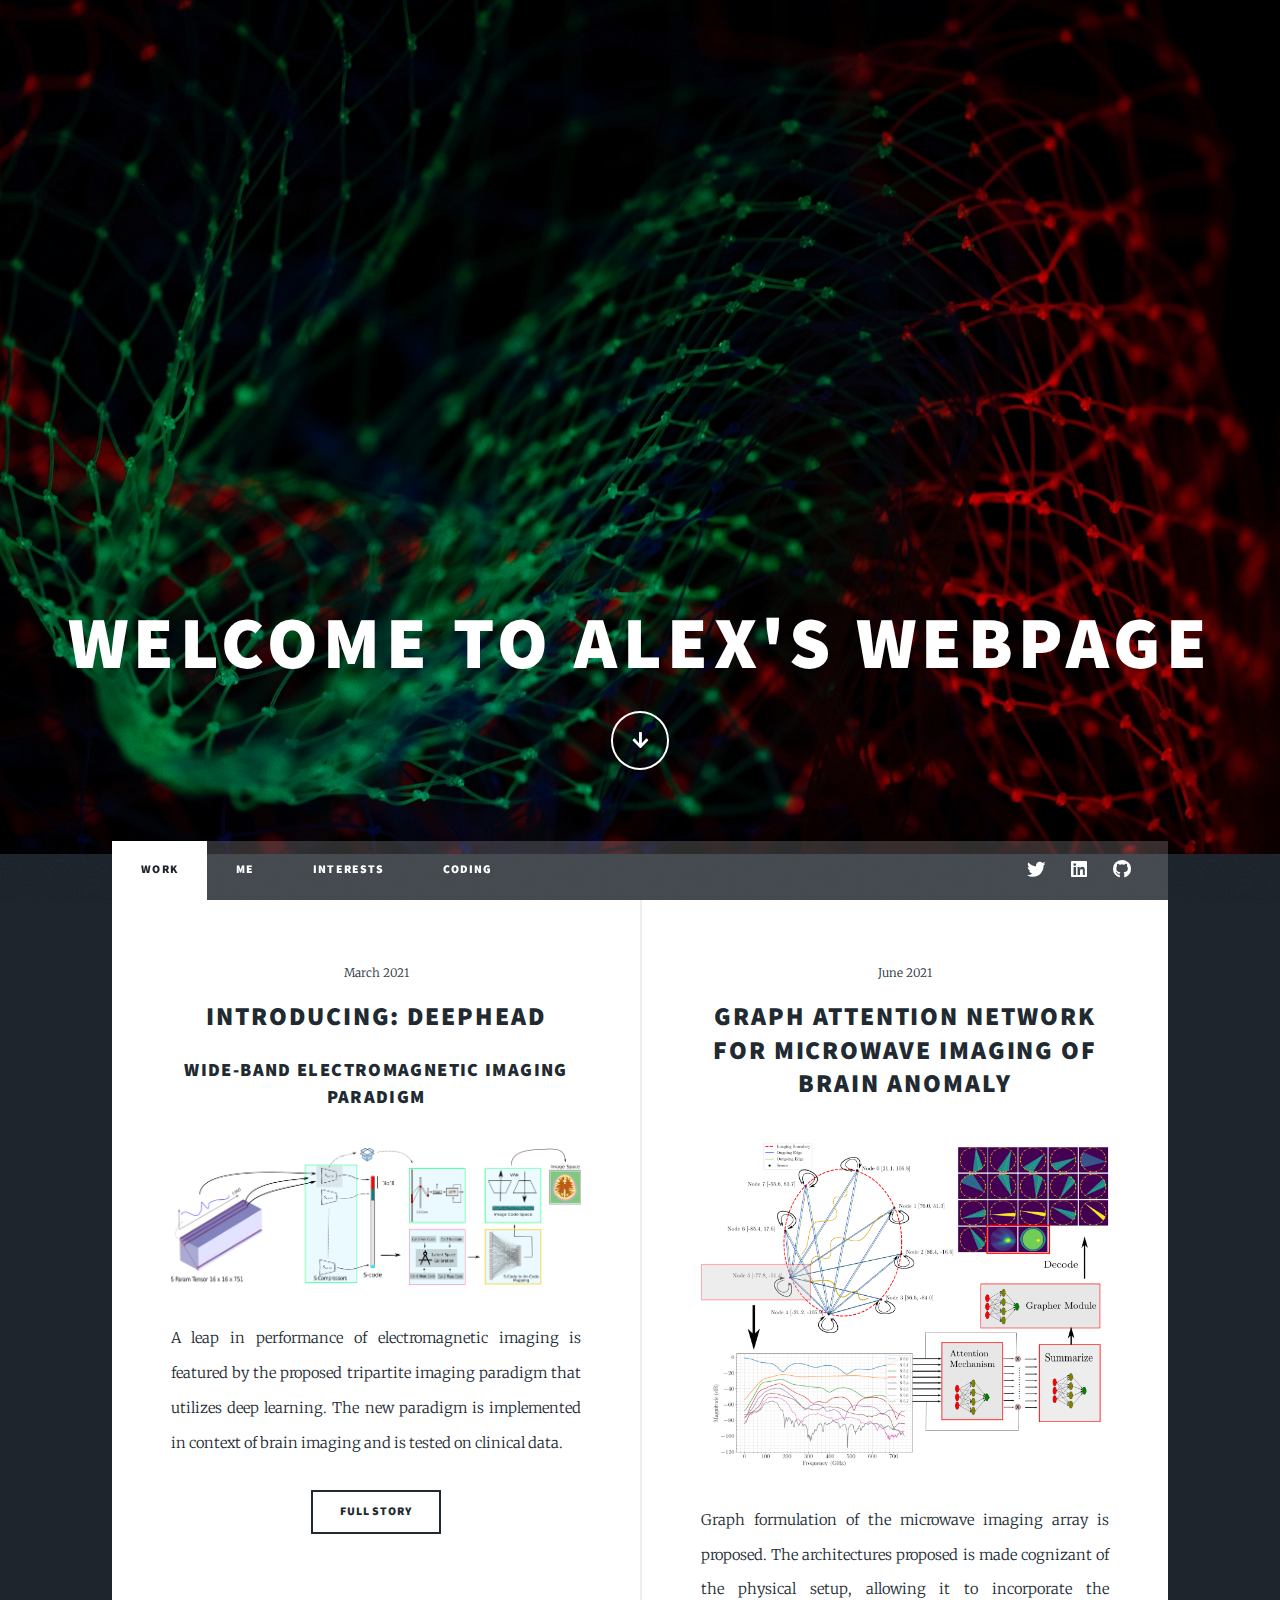
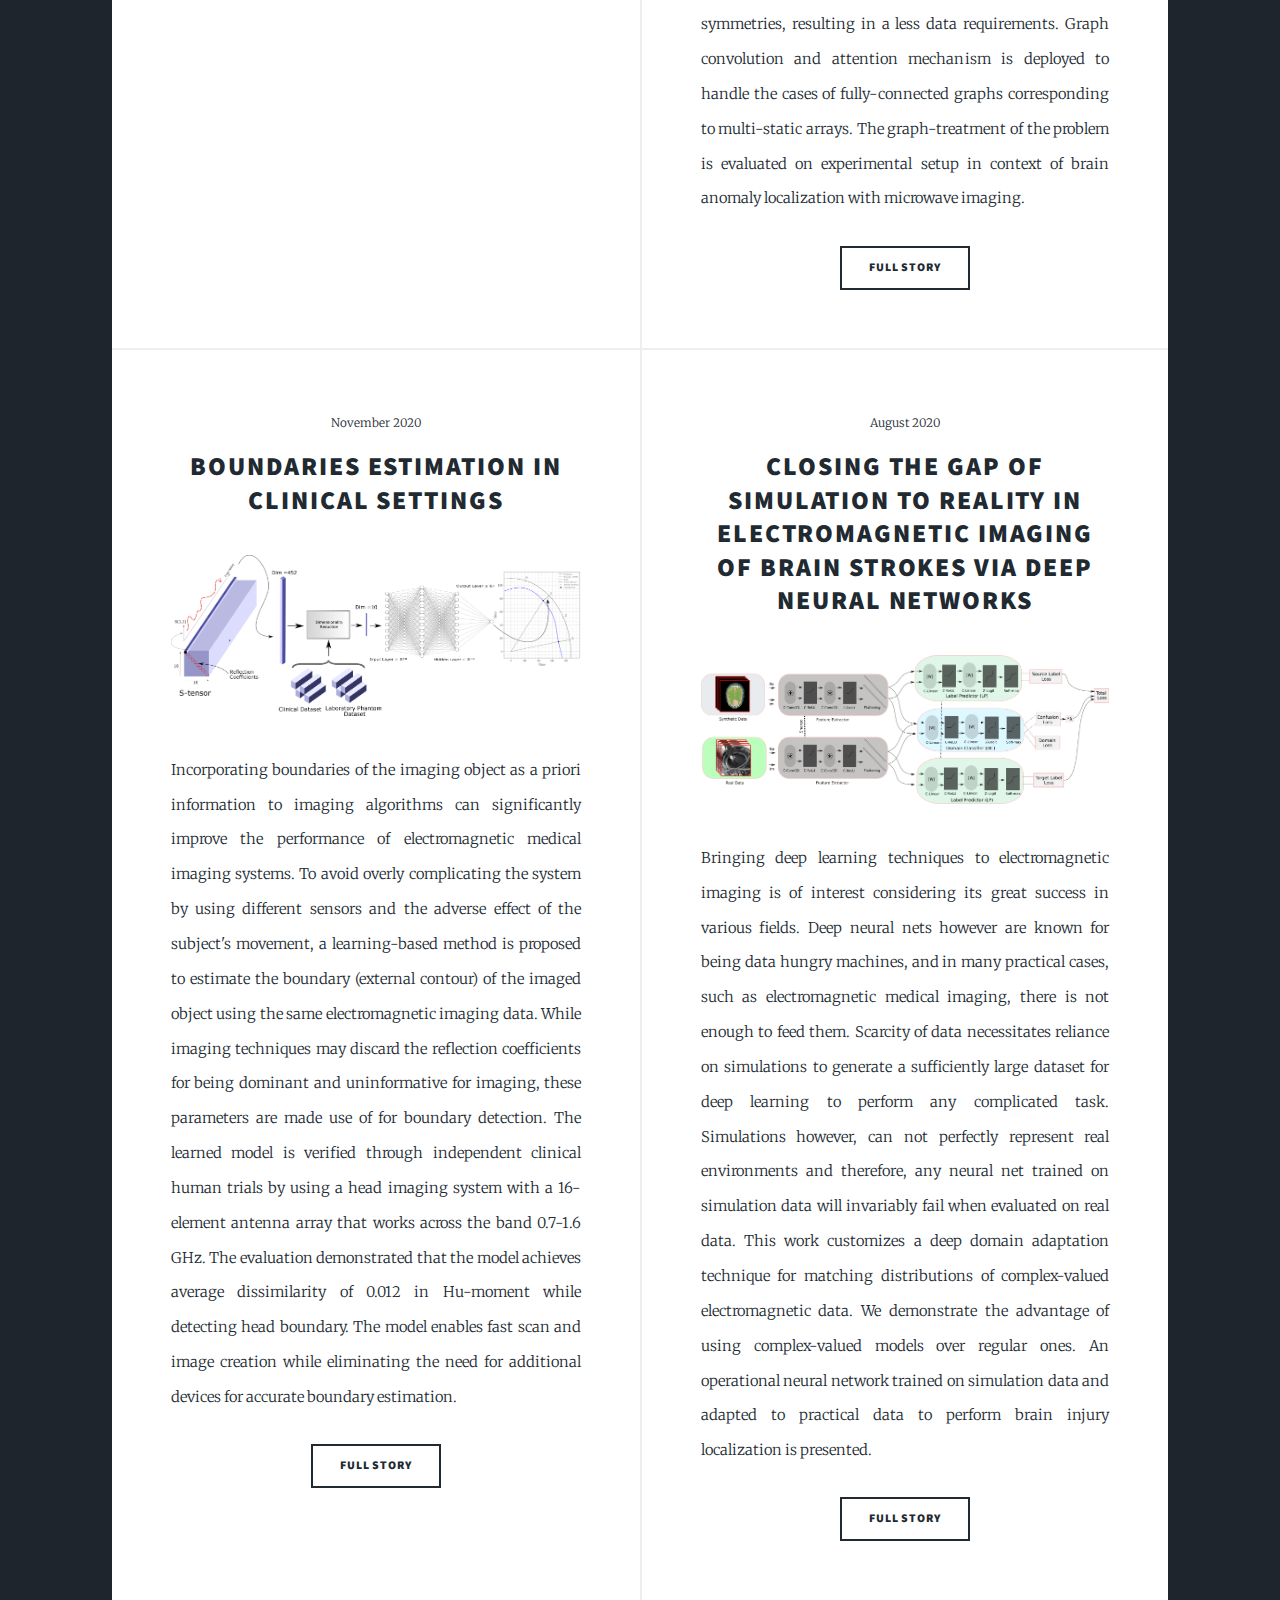
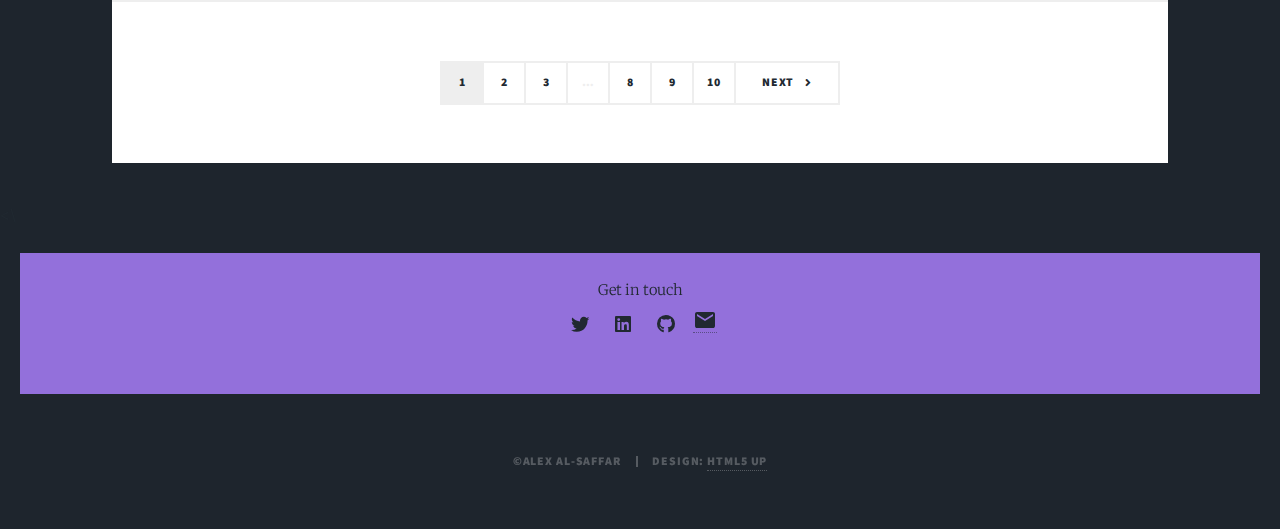
==== commit 253f50f2: "added personal page" ====
--- a/index.html
+++ b/index.html
@@ -10,6 +10,7 @@
 		<meta charset="utf-8" />
 		<meta name="viewport" content="width=device-width, initial-scale=1, user-scalable=no" />
 		<link rel="stylesheet" href="assets/css/main.css" />
+		<link rel="stylesheet" href="https://fonts.googleapis.com/icon?family=Material+Icons">
 		<noscript><link rel="stylesheet" href="assets/css/noscript.css" /></noscript>
 	</head>
 	<body class="is-preload">
@@ -193,15 +194,16 @@
 							<!--							<li><a href="#" class="icon brands fa-instagram"><span class="label">Instagram</span></a></li>-->
 							<li><a href="https://linkedin.com/in/availableuserid" class="icon brands fa-linkedin"><span class="label">Instagram</span></a></li>
 							<li><a href="https://github.com/thisismygitrepo" class="icon brands fa-github"><span class="label">GitHub</span></a></li>
-						</ul>
-<!--						<ul id="copyright"><li>&copy; Alex Al-Saffar</li><li>Design: <a href="https://html5up.net">HTML5 UP</a></li></ul>-->
+						<li><a href="mailto:alsaffar@email.com" class="material-icons"><span class="label"></span>email</a></li>
+						</ul>
+
 					</div>
 				</footer>
 
 
 				<!-- Copyright -->
 					<div id="copyright">
-						<ul><li>&copy; Alex Al-Saffar</li><li>Design: <a href="https://html5up.net">HTML5 UP</a></li></ul>
+						<ul><li>&copy;Alex Al-Saffar</li><li>Design: <a href="https://html5up.net">HTML5 UP</a></li></ul>
 					</div>
 
 			</div>
@@ -216,4 +218,4 @@
 			<script src="assets/js/main.js"></script>
 
 	</body>
-</html>+</html>
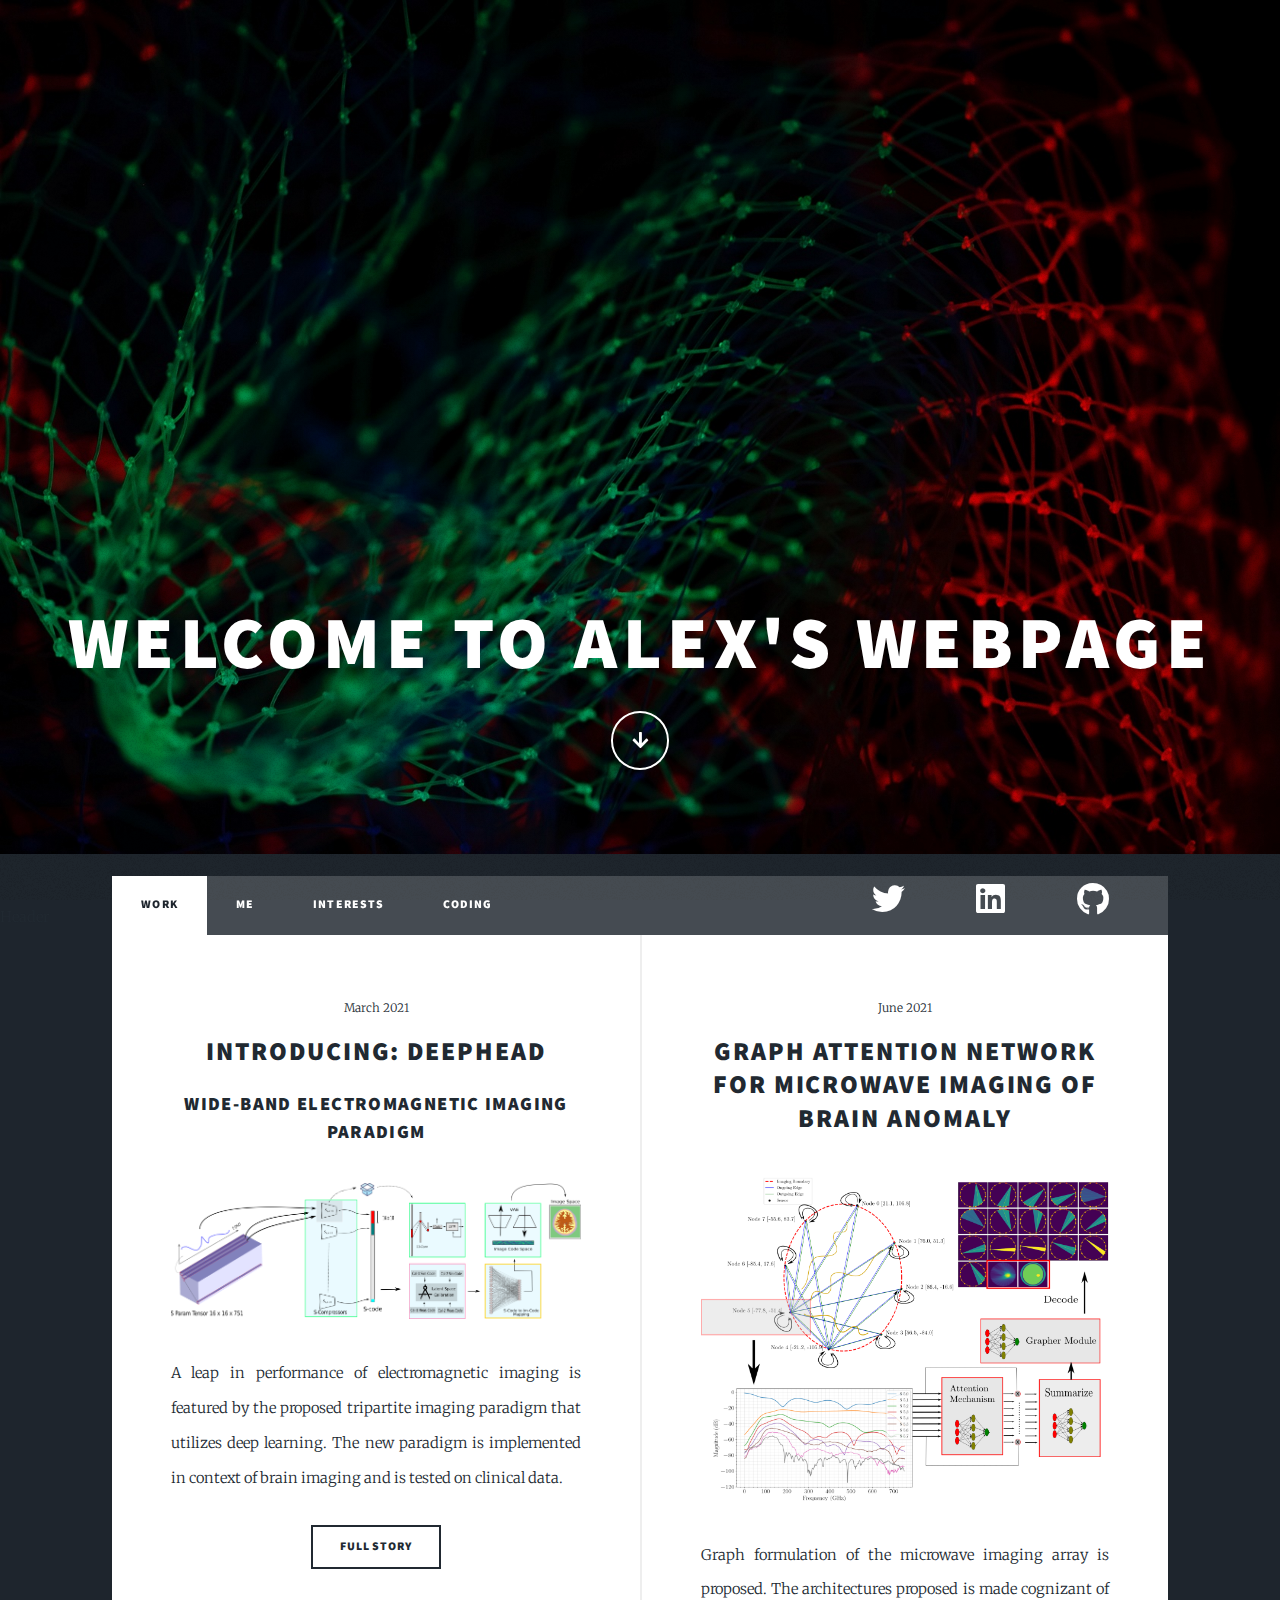
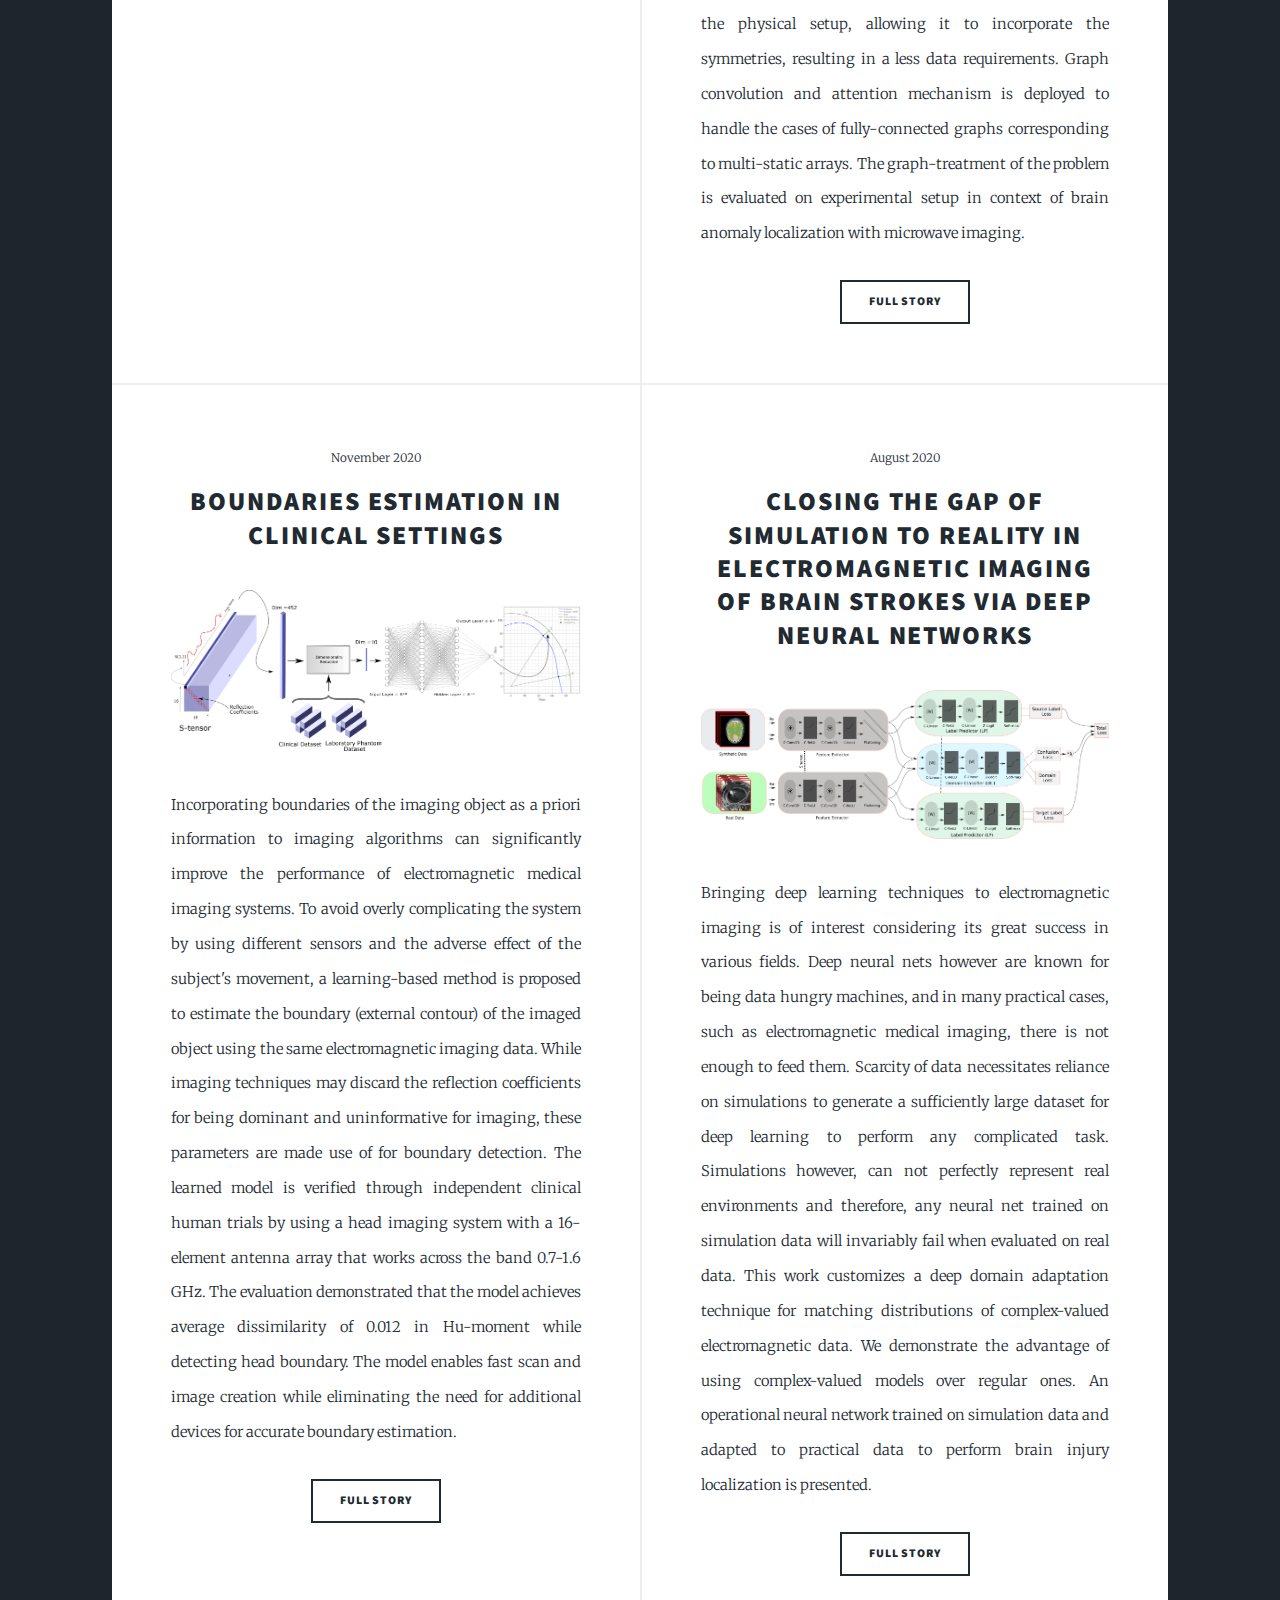
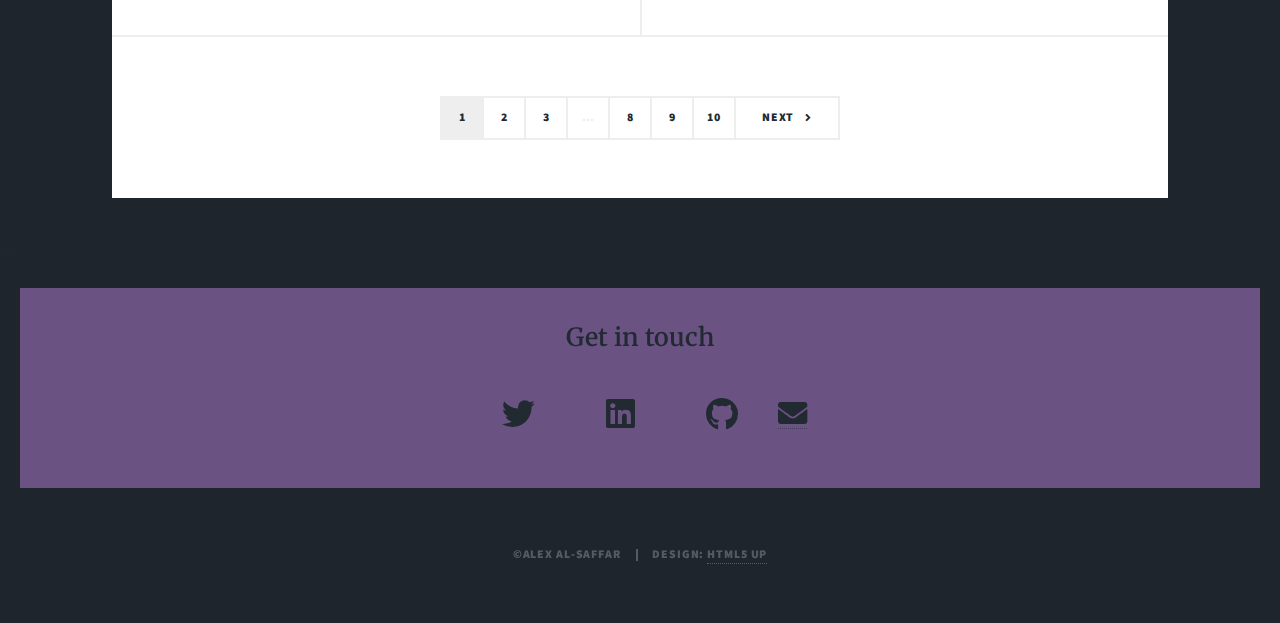
==== commit e4094e39: "minor changes" ====
--- a/index.html
+++ b/index.html
@@ -4,6 +4,7 @@
 	html5up.net | @ajlkn
 	Free for personal and commercial use under the CCA 3.0 license (html5up.net/license)
 -->
+
 <html>
 	<head>
 		<title>Alex's Webpage</title>
@@ -29,10 +30,10 @@
 						</ul>
 					</div>
 
-				<!-- Header -->
-<!--					<header id="header">-->
-<!--						<a href="index.html" class="logo">Massively</a>-->
-<!--					</header>-->
+				 Header
+					<header id="header">
+						<a href="index.html" class="logo">Work</a>
+					</header>
 
 				<!-- Nav -->
 					<nav id="nav">
@@ -72,18 +73,17 @@
 <!--							</article>-->
 
 						<!-- Posts -->
-
 							<section class="posts">
 
 <!--DeepHead-->
 								<article>
 									<header>
 										<span class="date">March 2021</span>
-										<h2><a href="#">Introducing: DeepHead</a></h2>
+										<h2><a href="https://arxiv.org/abs/2107.11107">Introducing: DeepHead</a></h2>
 										<h3>Wide-band electromagnetic Imaging Paradigm</h3>
 									</header>
 
-									<a href="#" class="image fit"><img src="images/deephead/deephead_details.png" alt="" /></a>
+									<a href="https://arxiv.org/abs/2107.11107" class="image fit"><img src="images/deephead/deephead_details.png" alt="" /></a>
 									<p> A leap in performance of electromagnetic imaging is featured by the proposed tripartite imaging
 										paradigm that utilizes deep learning. The new paradigm is implemented in context of brain imaging and
 										is tested on clinical data.
@@ -94,14 +94,14 @@
 								</article>
 
 
-<!--								GNN-->
+<!--GNN-->
 								<article>
 									<header>
 										<span class="date">June 2021</span>
-										<h2><a href="#">Graph Attention Network For Microwave Imaging of Brain Anomaly
+										<h2><a href="https://arxiv.org/abs/2108.01965">Graph Attention Network For Microwave Imaging of Brain Anomaly
 										</a></h2>
 									</header>
-									<a href="#" class="image fit"><img src="images/gnn/graph_abstract.png" alt="" /></a>
+									<a href="https://arxiv.org/abs/2108.01965" class="image fit"><img src="images/gnn/graph_abstract.png" alt="" /></a>
 									<p>Graph formulation of the microwave imaging array is proposed.
 										The architectures proposed is made cognizant of the physical setup,
 										allowing it to incorporate the symmetries, resulting in a less data requirements.
@@ -112,13 +112,13 @@
 									</ul>
 								</article>
 
-<!--								Boudnary-->
+<!--Boudnary-->
 								<article>
 									<header>
 										<span class="date">November 2020</span>
-										<h2><a href="#">Boundaries Estimation in Clinical Settings</a></h2>
-									</header>
-									<a href="#" class="image fit"><img src="images/boundaries/block_diagram.png" alt="" /></a>
+										<h2><a href="https://arxiv.org/abs/2108.03233">Boundaries Estimation in Clinical Settings</a></h2>
+									</header>
+									<a href="https://arxiv.org/abs/2108.03233" class="image fit"><img src="images/boundaries/block_diagram.png" alt="" /></a>
 									<p>Incorporating boundaries of the imaging object as a priori information to imaging algorithms can significantly
 										improve the performance of electromagnetic medical imaging systems. To avoid overly complicating the system
 										by using different sensors and the adverse effect of the subject's movement, a learning-based method is proposed
@@ -141,11 +141,11 @@
 
 									<header>
 										<span class="date">August 2020</span>
-										<h2><a href="#">Closing the Gap of Simulation to Reality in Electromagnetic
+										<h2><a href="https://ieeexplore.ieee.org/document/9274540">Closing the Gap of Simulation to Reality in Electromagnetic
 											Imaging of Brain Strokes via Deep Neural Networks</a></h2>
 									</header>
 
-									<a href="#" class="image fit"><img src="images/sdr/CDAN.png" alt="" /></a>
+									<a href="https://ieeexplore.ieee.org/document/9274540" class="image fit"><img src="images/sdr/CDAN.png" alt="" /></a>
 									<p>Bringing deep learning techniques to electromagnetic imaging is of interest considering its great
 										success in various fields. Deep neural nets however are known for being data hungry machines,
 										and in many practical cases, such as electromagnetic medical imaging, there is not enough to feed them.
@@ -184,17 +184,19 @@
 				<br>
 
 				<\<br>
+
 				<footer class="wrapper style1 align-center">
-					<div class="inner" style="background-color: mediumpurple; margin: 20px; padding: 20px;
+
+					<div class="inner" style="background-color: rgba(215,151,255,0.41); margin: 20px; padding: 20px;
 					size: 10px">
-						Get in touch
+						<p style="font-size: 25px; text-align: center; color: cornsilk"> <b>Get in touch</b></p>
 						<ul class="icons">
 							<li><a href="https://twitter.com/availableuserid" class="icon brands fa-twitter"><span class="label">Twitter</span></a></li>
 							<!--							<li><a href="https://www.facebook.com/availableuserid" class="icon brands fa-facebook-f"><span class="label">Facebook</span></a></li>-->
 							<!--							<li><a href="#" class="icon brands fa-instagram"><span class="label">Instagram</span></a></li>-->
 							<li><a href="https://linkedin.com/in/availableuserid" class="icon brands fa-linkedin"><span class="label">Instagram</span></a></li>
 							<li><a href="https://github.com/thisismygitrepo" class="icon brands fa-github"><span class="label">GitHub</span></a></li>
-						<li><a href="mailto:alsaffar@email.com" class="material-icons"><span class="label"></span>email</a></li>
+							<li><a href="mailto:mathematician@usa.com" class="fas fa-envelope fa-2x"><span class="label"></span></a></li>
 						</ul>
 
 					</div>
@@ -216,6 +218,6 @@
 			<script src="assets/js/breakpoints.min.js"></script>
 			<script src="assets/js/util.js"></script>
 			<script src="assets/js/main.js"></script>
-
 	</body>
+
 </html>
--- a/assets/css/main.css
+++ b/assets/css/main.css
@@ -6,6 +6,7 @@
 	html5up.net | @ajlkn
 	Free for personal and commercial use under the CCA 3.0 license (html5up.net/license)
 */
+
 
 html, body, div, span, applet, object,
 iframe, h1, h2, h3, h4, h5, h6, p, blockquote,
@@ -24,6 +25,8 @@
 	font-size: 100%;
 	font: inherit;
 	vertical-align: baseline;}
+
+	
 
 article, aside, details, figcaption, figure,
 footer, header, hgroup, menu, nav, section {
@@ -2817,13 +2820,13 @@
 			}
 
 			ul.icons li .icon:before {
-				width: 2.25rem;
+				width: 6.25rem;
 				height: 2.25rem;
 				line-height: 2.25rem;
 				display: inline-block;
 				text-align: center;
 				border-radius: 100%;
-				font-size: 1.25rem;
+				font-size: 2.25rem;
 			}
 
 		ul.icons.alt li .icon:before {
